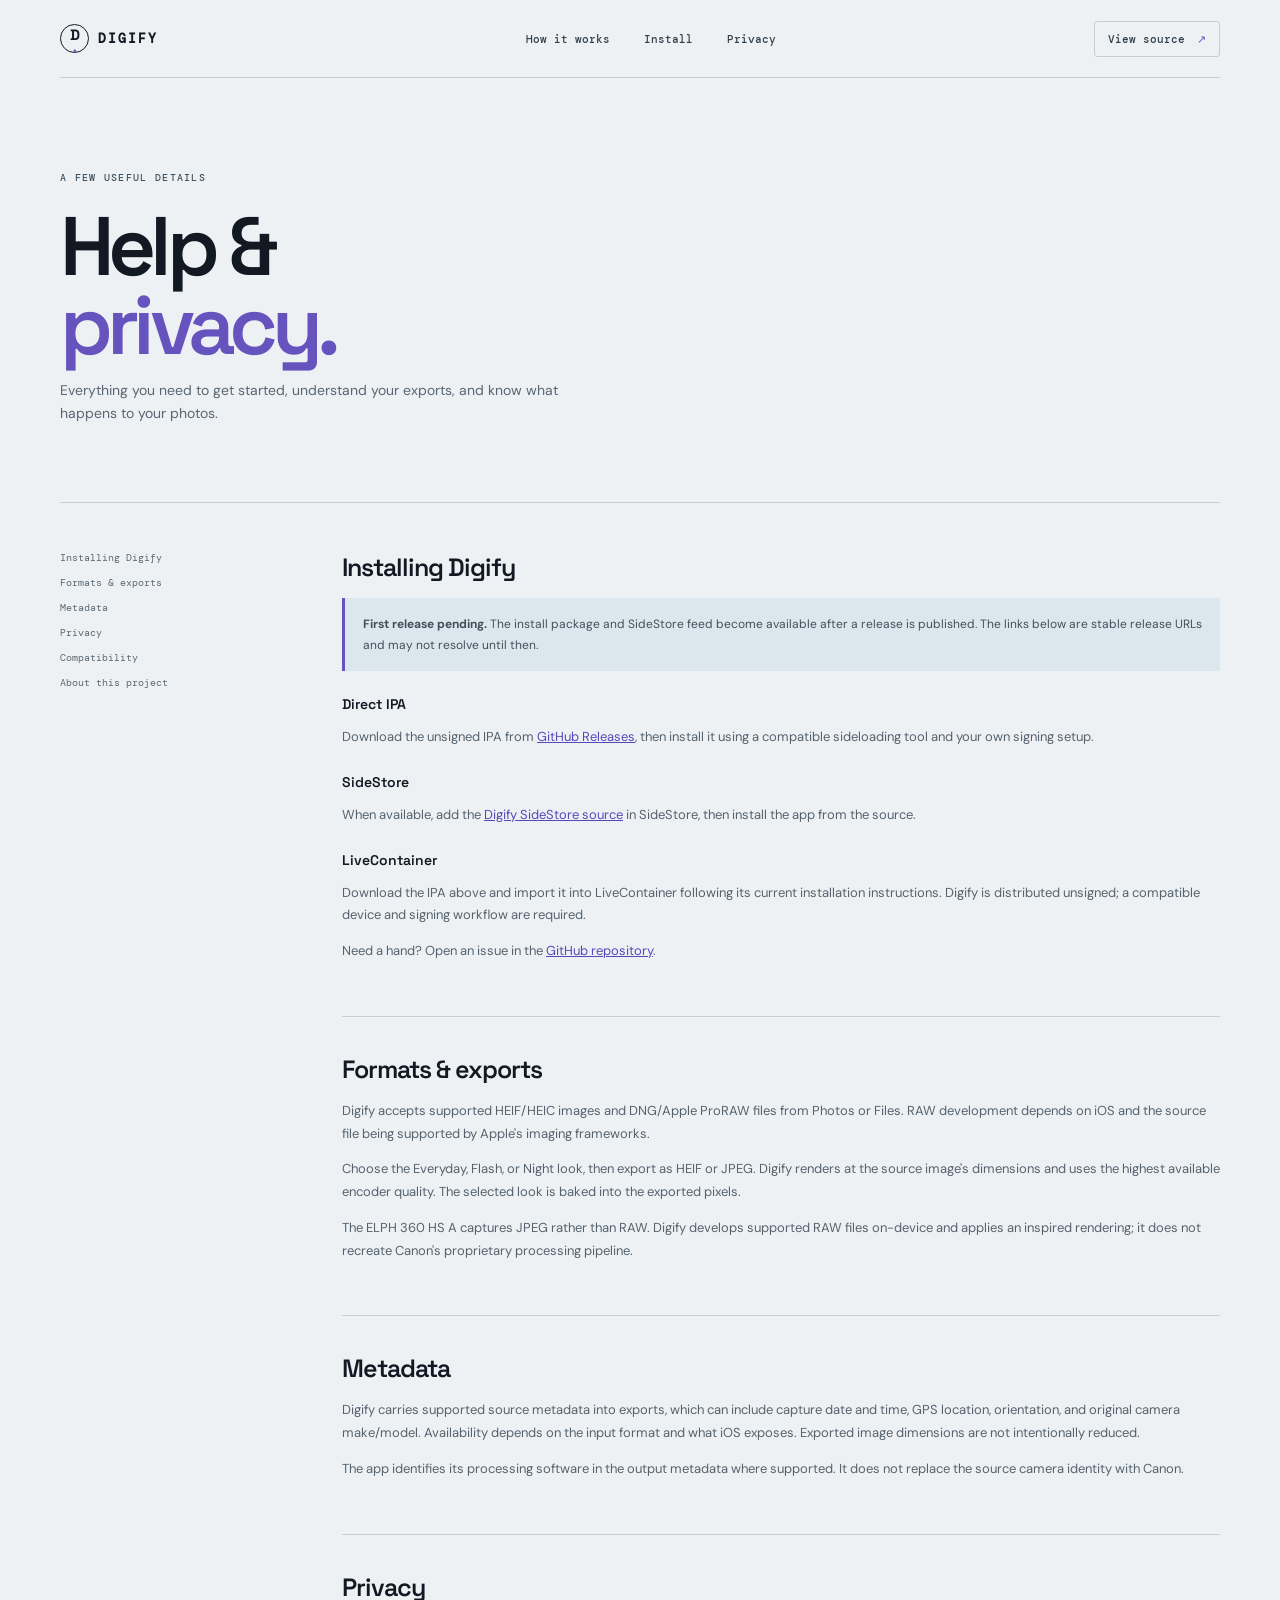
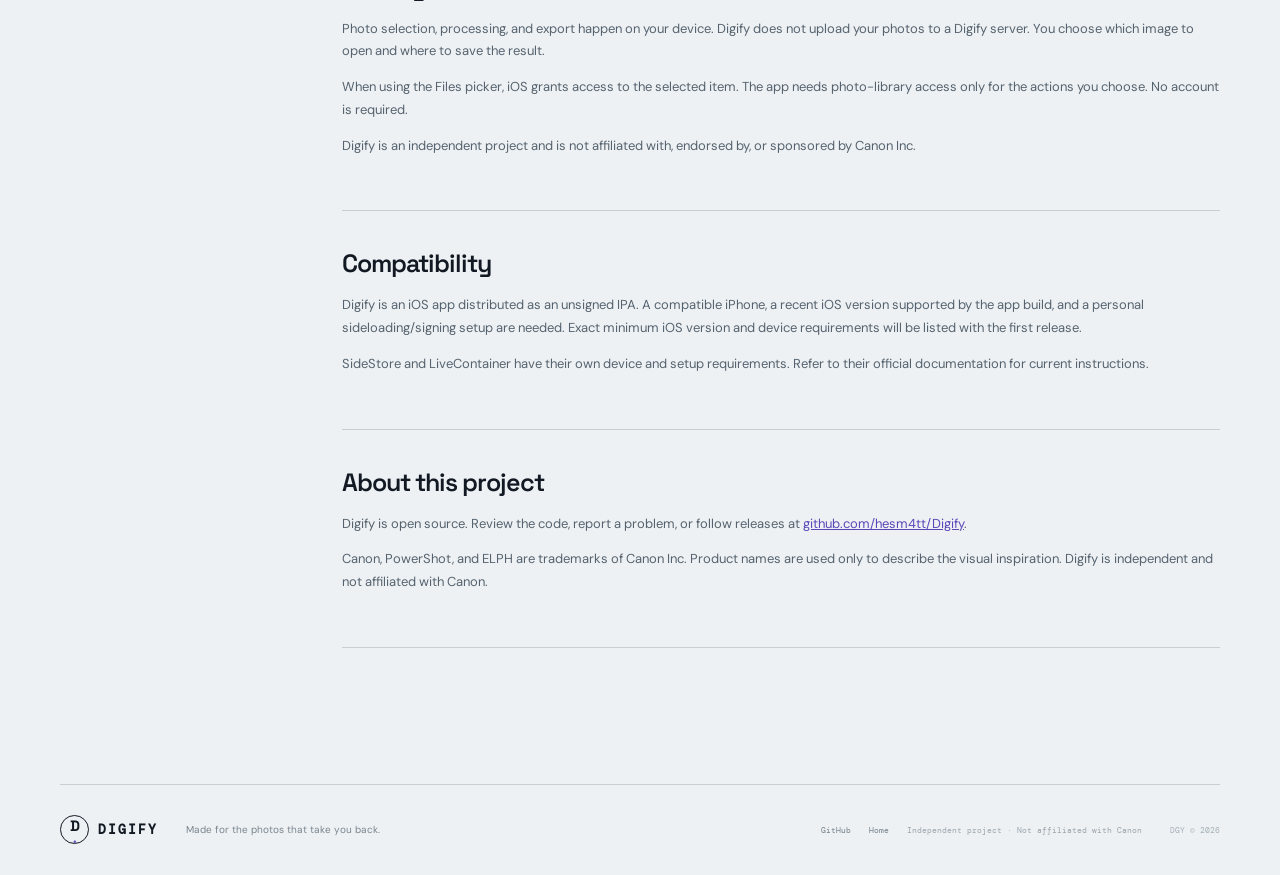
==== docs/help.html @ 14565e1f "Build Digify iOS app and release site" ====
<!doctype html>
<html lang="en">
<head>
  <meta charset="utf-8"><meta name="viewport" content="width=device-width, initial-scale=1"><meta name="theme-color" content="#dce4ed">
  <meta name="description" content="Digify install guidance, format support, metadata notes, and privacy details.">
  <meta property="og:title" content="Digify - help & privacy"><meta property="og:description" content="Install guidance and how Digify handles your photos."><meta property="og:image" content="https://github.com/hesm4tt/Digify/raw/main/docs/assets/icon.png">
  <title>Help & privacy - Digify</title><link rel="icon" href="assets/icon.png" type="image/png"><link rel="stylesheet" href="style.css">
</head>
<body>
  <header class="topbar wrap"><a class="brand" href="index.html"><span class="brand-mark">D<span>•</span></span><span>DIGIFY</span></a><nav aria-label="Main navigation"><a href="index.html#how">How it works</a><a href="index.html#install">Install</a><a href="#privacy">Privacy</a></nav><a class="top-cta" href="https://github.com/hesm4tt/Digify">View source <span aria-hidden="true">↗</span></a></header>
  <main class="wrap"><section class="help-hero"><p class="eyebrow">A FEW USEFUL DETAILS</p><h1>Help &<br><em>privacy.</em></h1><p>Everything you need to get started, understand your exports, and know what happens to your photos.</p></section>
    <div class="help-layout"><nav class="help-nav" aria-label="On this page"><a href="#install">Installing Digify</a><a href="#formats">Formats & exports</a><a href="#metadata">Metadata</a><a href="#privacy">Privacy</a><a href="#compatibility">Compatibility</a><a href="#about">About this project</a></nav>
      <div class="help-content">
        <section id="install"><h2>Installing Digify</h2><div class="callout"><strong>First release pending.</strong> The install package and SideStore feed become available after a release is published. The links below are stable release URLs and may not resolve until then.</div><h3>Direct IPA</h3><p>Download the unsigned IPA from <a href="https://github.com/hesm4tt/Digify/releases/latest/download/Digify.ipa">GitHub Releases</a>, then install it using a compatible sideloading tool and your own signing setup.</p><h3>SideStore</h3><p>When available, add the <a href="https://github.com/hesm4tt/Digify/releases/latest/download/digify.json">Digify SideStore source</a> in SideStore, then install the app from the source.</p><h3>LiveContainer</h3><p>Download the IPA above and import it into LiveContainer following its current installation instructions. Digify is distributed unsigned; a compatible device and signing workflow are required.</p><p>Need a hand? Open an issue in the <a href="https://github.com/hesm4tt/Digify/issues">GitHub repository</a>.</p></section>
        <section id="formats"><h2>Formats & exports</h2><p>Digify accepts supported HEIF/HEIC images and DNG/Apple ProRAW files from Photos or Files. RAW development depends on iOS and the source file being supported by Apple's imaging frameworks.</p><p>Choose the Everyday, Flash, or Night look, then export as HEIF or JPEG. Digify renders at the source image's dimensions and uses the highest available encoder quality. The selected look is baked into the exported pixels.</p><p>The ELPH 360 HS A captures JPEG rather than RAW. Digify develops supported RAW files on-device and applies an inspired rendering; it does not recreate Canon's proprietary processing pipeline.</p></section>
        <section id="metadata"><h2>Metadata</h2><p>Digify carries supported source metadata into exports, which can include capture date and time, GPS location, orientation, and original camera make/model. Availability depends on the input format and what iOS exposes. Exported image dimensions are not intentionally reduced.</p><p>The app identifies its processing software in the output metadata where supported. It does not replace the source camera identity with Canon.</p></section>
        <section id="privacy"><h2>Privacy</h2><p>Photo selection, processing, and export happen on your device. Digify does not upload your photos to a Digify server. You choose which image to open and where to save the result.</p><p>When using the Files picker, iOS grants access to the selected item. The app needs photo-library access only for the actions you choose. No account is required.</p><p>Digify is an independent project and is not affiliated with, endorsed by, or sponsored by Canon Inc.</p></section>
        <section id="compatibility"><h2>Compatibility</h2><p>Digify is an iOS app distributed as an unsigned IPA. A compatible iPhone, a recent iOS version supported by the app build, and a personal sideloading/signing setup are needed. Exact minimum iOS version and device requirements will be listed with the first release.</p><p>SideStore and LiveContainer have their own device and setup requirements. Refer to their official documentation for current instructions.</p></section>
        <section id="about"><h2>About this project</h2><p>Digify is open source. Review the code, report a problem, or follow releases at <a href="https://github.com/hesm4tt/Digify">github.com/hesm4tt/Digify</a>.</p><p>Canon, PowerShot, and ELPH are trademarks of Canon Inc. Product names are used only to describe the visual inspiration. Digify is independent and not affiliated with Canon.</p></section>
      </div>
    </div>
  </main><footer class="footer help-footer wrap"><a class="brand" href="index.html"><span class="brand-mark">D<span>•</span></span><span>DIGIFY</span></a><p>Made for the photos that take you back.</p><div class="footer-links"><a href="https://github.com/hesm4tt/Digify">GitHub</a><a href="index.html">Home</a><span>Independent project · Not affiliated with Canon</span></div><span class="footer-code">DGY © 2026</span></footer>
</body></html>
---- docs/style.css ----
@import url('https://fonts.googleapis.com/css2?family=DM+Mono:wght@400;500&family=DM+Sans:wght@400;500;600;700;800&family=Space+Grotesk:wght@400;500;600;700&display=swap');
:root{--ink:#121923;--muted:#596673;--paper:#edf1f4;--silver:#d9e0e6;--cyan:#57e6ef;--blue:#6653bd;--pink:#fa619c;--line:rgba(20,32,45,.17);--mono:'DM Mono',monospace;--display:'Space Grotesk',sans-serif;--body:'DM Sans',sans-serif}*{box-sizing:border-box}html{scroll-behavior:smooth}body{margin:0;background:var(--paper);color:var(--ink);font-family:var(--body);overflow-x:hidden}.wrap{width:min(1160px,calc(100% - 56px));margin:0 auto}.topbar{height:78px;display:flex;align-items:center;justify-content:space-between;border-bottom:1px solid var(--line);position:relative;z-index:2}.brand{display:flex;align-items:center;gap:9px;text-decoration:none;color:var(--ink);font:700 13px var(--mono);letter-spacing:.16em}.brand-mark{height:29px;width:29px;display:grid;place-items:center;border:1.5px solid var(--ink);border-radius:50%;font:700 15px var(--display);letter-spacing:-.1em}.brand-mark span{color:var(--blue);font-size:9px}.topbar nav{display:flex;gap:34px;margin-left:50px}.topbar nav a,.top-cta{font:500 11px var(--mono);color:#34414c;text-decoration:none}.topbar nav a:hover,.text-link:hover,.footer a:hover{color:var(--blue)}.top-cta{border:1px solid var(--line);border-radius:3px;padding:10px 13px}.top-cta span,.text-link span{color:var(--blue);margin-left:5px}.hero{display:grid;grid-template-columns:.9fr 1.1fr;min-height:595px;align-items:center;padding:44px 0 58px;gap:22px}.eyebrow{font:500 10px var(--mono);letter-spacing:.13em;color:#3f5261;margin:0 0 23px}.live-dot,.state-dot{display:inline-block;width:7px;height:7px;border-radius:50%;background:#46d6be;margin-right:8px;box-shadow:0 0 8px #46d6be}.hero h1,.section-heading h2,.looks-inner h2,.preserve h2,.install-wrap h2{font:600 clamp(56px,7vw,92px)/.92 var(--display);letter-spacing:-.07em;margin:0}.hero h1 em,.section-heading h2 em,.looks-inner h2 em,.preserve h2 em,.install-wrap h2 em{font-style:normal;color:var(--blue)}.lede{font-size:16px;line-height:1.65;max-width:385px;color:#4d5a67;margin:26px 0 25px}.hero-actions{display:flex;align-items:center;gap:23px}.button{min-height:48px;padding:0 20px;display:inline-flex;align-items:center;justify-content:center;gap:21px;border-radius:3px;text-decoration:none;font:500 11px var(--mono);letter-spacing:.035em;transition:transform .2s,box-shadow .2s}.button:hover{transform:translateY(-2px);box-shadow:0 8px 20px #17346322}.button-dark{background:var(--ink);color:#fff}.button-dark span{color:var(--cyan);font-size:18px}.text-link{font:500 11px var(--mono);color:var(--ink);text-decoration:none}.format-note{display:flex;align-items:center;gap:13px;margin-top:55px;font:11px/1.65 var(--mono);color:#67737e}.format-note strong{color:#25313b;font-weight:500}.format-icon{width:41px;height:41px;display:grid;place-content:center;text-align:center;background:#d9e1e8;border:1px solid #c3ced7;color:var(--blue);font:500 9px/1.15 var(--mono);transform:rotate(-5deg)}.camera-stage{min-height:455px;position:relative;display:flex;align-items:center;justify-content:center;background:radial-gradient(ellipse at 52% 54%,#fff 0,#e2e8ed 34%,transparent 70%)}.stage-caption{position:absolute;left:8%;right:8%;top:4%;display:flex;justify-content:space-between;color:#72808c;font:9px var(--mono);letter-spacing:.12em}.camera{position:relative;width:min(455px,86%);height:283px;border-radius:31px 31px 28px 28px;background:linear-gradient(165deg,#fbfcfd 0%,#d7dfe5 24%,#b9c3cc 53%,#eef2f4 73%,#aab4be 100%);box-shadow:inset 0 3px 4px #fff, inset 0 -8px 14px #74818d55,0 29px 35px #32435435,0 6px 0 #a2adb6;transform:rotate(-5deg);z-index:1}.camera:before{content:'';position:absolute;inset:8px;border-radius:24px;border:1px solid #ffffff99;pointer-events:none}.cam-top{height:47px;display:flex;align-items:center;padding:0 25px;gap:13px;color:#49545d;font:7px var(--mono);letter-spacing:.12em}.cam-label.right{margin-left:auto;font-size:6px}.mic{width:20px;height:8px;border-radius:8px;background:#222a31;box-shadow:inset 0 1px 2px #000;position:absolute;top:13px;left:48%}.flash{position:absolute;right:23%;top:13px;width:31px;height:12px;border-radius:4px;background:linear-gradient(#c5d0d7,#7b8994);border:1px solid #87949d;box-shadow:inset 0 1px 3px #fff}.cam-face{height:190px;position:relative;border-top:1px solid #aab4bc88;border-bottom:1px solid #f7f9fa;display:flex;align-items:center}.lens-ring{width:151px;height:151px;border-radius:50%;margin-left:35px;display:grid;place-items:center;background:linear-gradient(135deg,#f6f8f9,#8f9ba4 25%,#eef1f3 44%,#7b8790 57%,#dfe5e9 75%,#89949c);box-shadow:0 2px 5px #36404a77,inset 0 0 0 2px #f9fbfc}.lens{width:119px;height:119px;border-radius:50%;background:radial-gradient(circle at 35% 32%,#223d54 0%,#152632 29%,#080f18 57%,#304e62 68%,#111a23 76%,#070b11 100%);border:5px solid #3d4750;box-shadow:0 0 0 3px #a8b1b7,inset 0 0 14px #4dc8ec77;position:relative;display:flex;align-items:flex-end;justify-content:center;color:#cbd3d8;text-align:center;padding-bottom:13px;font:7px/1.3 var(--mono);letter-spacing:.08em}.lens-glint{position:absolute;top:16px;left:22px;width:40px;height:18px;background:linear-gradient(120deg,#a8e8f2aa,transparent);filter:blur(5px);transform:rotate(-28deg);border-radius:50%}.lens-spec{position:absolute;left:203px;top:51px;color:#596670;font:7px/1.45 var(--mono)}.cam-badge{position:absolute;right:33px;bottom:25px;text-align:right;color:#51606b;font:700 10px/1.4 var(--display);letter-spacing:.11em}.cam-badge b{font:6px var(--mono);letter-spacing:.08em;color:#74818a}.cam-bottom{height:45px;display:flex;justify-content:space-between;align-items:center;padding:0 29px;color:#7a858e;font:6px var(--mono);letter-spacing:.09em}.cam-screw{width:7px;height:7px;border-radius:50%;background:radial-gradient(circle at 30% 30%,#fff,#78838c);box-shadow:0 1px 2px #556}.wrist-loop{position:absolute;right:-17px;top:84px;width:36px;height:114px;border:7px solid #9fa9b1;border-left:0;border-radius:0 23px 23px 0;z-index:-1;filter:drop-shadow(3px 4px 3px #40505c55)}.spark{position:absolute;color:var(--pink);font-size:28px}.spark-a{right:15%;top:21%}.spark-b{left:13%;bottom:20%;color:var(--blue)}.stage-sticker{position:absolute;right:5%;bottom:9%;z-index:2;padding:10px 12px;background:var(--cyan);color:#102533;font:8px/1.35 var(--mono);transform:rotate(8deg);box-shadow:3px 4px 0 #14202e}.stage-sticker b{font:700 12px var(--display);letter-spacing:-.04em}.stage-sticker span{display:block;font-size:7px;margin-top:4px}.stage-index{position:absolute;left:7%;bottom:4%;font:8px var(--mono);letter-spacing:.1em;color:#81909b}.ticker{overflow:hidden;background:var(--ink);color:#e5edf0;padding:15px 0}.ticker-track{width:max-content;white-space:nowrap;letter-spacing:.13em;font:9px var(--mono);animation:slide 33s linear infinite}.ticker i{font-style:normal;color:var(--cyan);padding:0 31px}@keyframes slide{to{transform:translateX(-50%)}}.process{padding:103px 0 108px}.section-heading{display:flex;justify-content:space-between;align-items:flex-end;margin-bottom:58px}.section-heading .eyebrow{margin-bottom:20px}.section-heading h2,.looks-inner h2,.preserve h2,.install-wrap h2{font-size:clamp(42px,5vw,62px);line-height:.98}.section-intro{max-width:330px;line-height:1.7;font-size:13px;color:#596673;margin:0 1% 4px 25px}.steps{display:grid;grid-template-columns:repeat(3,1fr);border-top:1px solid var(--line);border-bottom:1px solid var(--line)}.step{position:relative;padding:26px 30px 29px 0;min-height:240px}.step+.step{border-left:1px solid var(--line);padding-left:30px}.step-num{font:10px var(--mono);color:var(--blue)}.step-num span{color:#8a969f;margin-left:6px;font-size:8px;letter-spacing:.1em}.step-icon{height:45px;width:45px;display:grid;place-items:center;margin:31px 0 17px;background:#dce4e9;color:var(--blue);font-size:26px}.icon-file{transform:rotate(-5deg)}.icon-dial{border-radius:50%;border:1px solid #a9b7c1;background:linear-gradient(140deg,#f8fafb,#ccd6dd)}.icon-save{font:28px var(--display);color:#ec4e8d}.step h3{font:600 17px var(--display);margin:0 0 8px}.step p{max-width:280px;color:#64717c;font-size:12px;line-height:1.6;margin:0}.looks-band{background:#dce3e9;position:relative;overflow:hidden}.looks-band:before{content:'';position:absolute;inset:0;background:linear-gradient(110deg,transparent 40%,#ffffff30 40.1%,transparent 40.5%),radial-gradient(ellipse at 83% 10%,#fff9,transparent 44%)}.looks-inner{position:relative;padding:93px 0 96px;display:grid;grid-template-columns:.72fr 1.28fr;gap:60px;align-items:center}.looks-inner .eyebrow{margin-bottom:21px}.look-cards{display:grid;grid-template-columns:repeat(3,1fr);gap:14px}.look-card{background:#eef2f4;padding:8px 8px 13px;box-shadow:0 7px 18px #283b4b14;transform:rotate(-1.7deg)}.look-card:nth-child(2){transform:rotate(1.4deg) translateY(-11px)}.look-card:nth-child(3){transform:rotate(-.6deg)}.look-photo{height:168px;position:relative;overflow:hidden;background-color:#cbb293}.photo-one{background:linear-gradient(150deg,#f1d9b0 0%,#d6a985 47%,#9b826d 100%)}.photo-two{background:radial-gradient(ellipse at 48% 50%,#f3d4b6 0 9%,transparent 10%),linear-gradient(140deg,#29394c,#122033 55%,#41516a)}.photo-three{background:linear-gradient(145deg,#111c37,#404e78 56%,#e6a2a2 57%,#eeccac)}.photo-shape{position:absolute;bottom:-7px;left:15%;width:72%;height:69%;border-radius:47% 53% 0 0;background:linear-gradient(120deg,#f2c8a9,#a75e50);filter:saturate(.75);box-shadow:45px 12px 0 -20px #324757}.photo-two .photo-shape{background:linear-gradient(130deg,#eed4bd,#a75a62);box-shadow:50px 14px 0 -20px #29394d;filter:brightness(1.17)}.photo-three .photo-shape{background:linear-gradient(130deg,#d69e8a,#805863);box-shadow:49px 12px 0 -20px #14213c;filter:brightness(.9)}.photo-time{position:absolute;top:9px;left:9px;color:#fff;text-shadow:0 1px 3px #333;font:7px var(--mono);z-index:1}.photo-sun,.night-moon{position:absolute;top:15px;right:14px;color:#fff4d6;font-size:19px}.flash-star{position:absolute;top:18px;right:20px;color:#fff4d6;font-size:31px;text-shadow:0 0 12px #fff}.night-moon{color:#e2e5fa}.look-label{position:relative;padding:11px 3px 0}.look-label>span{float:right;font:8px var(--mono);color:#818d97}.look-label h3{font:600 14px var(--display);margin:0 0 4px}.look-label p{font-size:9px;color:#67727b;margin:0}.preserve{display:grid;grid-template-columns:1fr .8fr;gap:100px;align-items:center;padding:115px 0}.preserve-art{height:300px;position:relative;display:grid;place-items:center}.pixel-grid{position:absolute;inset:10% 10%;background-image:radial-gradient(#a8b8c6 1px,transparent 1px);background-size:13px 13px;opacity:.5;mask-image:radial-gradient(ellipse,black 35%,transparent 72%)}.metadata-card{position:relative;width:min(365px,90%);padding:19px 20px;background:linear-gradient(150deg,#172939,#243c4d);color:#e7f3f5;border:1px solid #8cabb7;box-shadow:0 18px 35px #182e4055;transform:rotate(-4deg);z-index:1}.meta-head{display:flex;justify-content:space-between;padding-bottom:13px;border-bottom:1px solid #ffffff27;color:#c2d5da;font:9px var(--mono);letter-spacing:.1em}.meta-dot{width:7px;height:7px;background:var(--cyan);border-radius:50%;box-shadow:0 0 8px var(--cyan)}.meta-line{display:flex;justify-content:space-between;gap:10px;padding-top:13px;color:#9fb1b9;font:8px var(--mono)}.meta-line b{font-weight:400;color:#e2ebed;text-align:right}.meta-stamp{position:absolute;right:18px;bottom:-35px;padding:7px 10px;background:var(--pink);color:#3a1728;font:7px/1.3 var(--mono);transform:rotate(7deg);box-shadow:2px 3px #161f28}.meta-stamp strong{font-size:10px}.art-orbit{position:absolute;border:1px solid #2e59d455;border-radius:50%;width:300px;height:180px;transform:rotate(-22deg)}.orbit-2{width:355px;height:210px;transform:rotate(29deg);border-color:#f0619a66}.preserve-copy .eyebrow{margin-bottom:21px}.preserve-copy>p:not(.eyebrow){color:#596673;font-size:13px;line-height:1.75;margin:21px 0}.preserve-copy .fine{font:10px/1.65 var(--mono);color:#7a858e!important;margin-top:14px!important}.preserve-copy .text-link{display:inline-block;margin-top:7px}.install-section{background:var(--ink);color:#f1f5f6;position:relative;overflow:hidden}.install-section:before{content:'';position:absolute;right:-8%;top:-62%;width:62vw;height:62vw;border:1px solid #7384912d;border-radius:50%;box-shadow:0 0 0 32px #73849112,0 0 0 64px #7384910b}.install-wrap{position:relative;display:grid;grid-template-columns:1fr 370px;gap:70px;align-items:center;padding:95px 0}.install-wrap .eyebrow{color:#a9bbc3}.install-wrap h2{font-size:clamp(48px,6vw,73px)}.install-wrap h2 em{color:var(--cyan)}.install-intro{max-width:385px;color:#aebcc2;line-height:1.7;font-size:13px;margin-top:24px}.install-card{background:#202f3a;border:1px solid #53636c;padding:22px;box-shadow:0 15px 35px #0003}.release-state{display:flex;align-items:center;color:#a9bac2;font:8px var(--mono);letter-spacing:.08em;margin-bottom:19px}.release-state b{margin-left:auto;color:#f5c969;font-weight:400;font-size:7px}.release-state .state-dot{background:#f5c969;box-shadow:0 0 7px #f5c969;width:6px;height:6px}.button-cyan{width:100%;background:var(--cyan);color:#11212d;font-weight:500}.button-cyan span{font-size:15px}.disabled-link{opacity:.68}.store-link{display:flex;justify-content:space-between;padding:17px 0;color:#d1dfe2;font:10px var(--mono);text-decoration:none}.store-link span{color:var(--cyan)}.install-divider{height:1px;background:#53636c;margin:2px 0 18px}.install-foot{font:9px/1.6 var(--mono);color:#9cabb2;margin:0 0 17px}.source-inline{font:10px var(--mono);color:var(--cyan);text-decoration:none}.footer{min-height:91px;display:flex;align-items:center;gap:28px}.footer>p{font-size:10px;color:#7a858e;margin-right:auto}.footer-links{display:flex;gap:18px;align-items:center}.footer-links a,.footer-links span,.footer-code{font:8px var(--mono);text-decoration:none;color:#74808b}.footer-links span{color:#9aa4ab}.footer-code{color:#a5afb6}.help-hero{padding:93px 0 62px;border-bottom:1px solid var(--line)}.help-hero h1{font:600 clamp(54px,8vw,83px)/.95 var(--display);letter-spacing:-.07em;margin:0}.help-hero h1 em{font-style:normal;color:var(--blue)}.help-hero p:last-child{max-width:550px;color:#596673;font-size:14px;line-height:1.7}.help-layout{display:grid;grid-template-columns:210px 1fr;gap:72px;padding:48px 0 100px}.help-nav{position:sticky;top:20px;align-self:start;display:grid;gap:12px}.help-nav a{font:10px var(--mono);color:#5d6973;text-decoration:none}.help-nav a:hover{color:var(--blue)}.help-content section{padding:0 0 40px;margin-bottom:36px;border-bottom:1px solid var(--line);scroll-margin-top:25px}.help-content h2{font:600 25px var(--display);margin:0 0 15px;letter-spacing:-.04em}.help-content h3{font:600 14px var(--display);margin:24px 0 7px}.help-content p,.help-content li{font-size:13px;line-height:1.75;color:#56636e}.help-content ul{padding-left:19px}.help-content a{color:#5947b8}.callout{padding:16px 18px;background:#dce7ed;border-left:3px solid var(--blue);font-size:12px;line-height:1.7;color:#40505b}.help-content code{font:11px var(--mono);background:#dce2e7;padding:2px 5px}.help-footer{border-top:1px solid var(--line)}
@media(max-width:850px){.wrap{width:min(100% - 40px,650px)}.topbar nav{gap:17px;margin:0}.topbar nav a{font-size:9px}.top-cta{font-size:9px;padding:9px}.hero{grid-template-columns:1fr;padding:68px 0 37px}.hero-copy{z-index:2}.camera-stage{min-height:400px;margin-top:-10px}.camera{width:min(455px,88%)}.format-note{margin-top:35px}.looks-inner{grid-template-columns:1fr;gap:35px;padding:72px 0}.look-photo{height:190px}.preserve{gap:25px;grid-template-columns:1fr 1fr;padding:83px 0}.install-wrap{grid-template-columns:1fr 330px;gap:30px}.footer{flex-wrap:wrap;padding:22px 0}.footer-links{order:4;width:100%;justify-content:space-between}.footer>p{margin-right:0}.help-layout{gap:35px;grid-template-columns:160px 1fr}}@media(max-width:600px){.wrap{width:calc(100% - 36px)}.topbar{height:68px}.topbar nav{display:none}.top-cta{margin-left:auto}.hero{padding-top:58px;min-height:0}.hero h1{font-size:69px}.lede{font-size:14px}.camera-stage{min-height:330px;margin:0 -12px}.camera{width:94%;height:230px;border-radius:24px}.cam-top{height:37px;padding:0 17px}.cam-face{height:154px}.lens-ring{width:119px;height:119px;margin-left:21px}.lens{width:95px;height:95px}.lens-spec{left:153px;top:41px;font-size:6px}.cam-badge{right:19px;bottom:19px;font-size:8px}.cam-bottom{height:37px;padding:0 20px;font-size:5px}.flash{right:20%}.stage-sticker{right:3%;bottom:6%;font-size:7px}.stage-index{left:7%;bottom:1%}.process{padding:72px 0}.section-heading{display:block;margin-bottom:35px}.section-heading h2,.looks-inner h2,.preserve h2{font-size:48px}.section-intro{margin:24px 0 0;font-size:12px}.steps{grid-template-columns:1fr}.step,.step+.step{min-height:0;padding:20px 0;border-left:0;border-bottom:1px solid var(--line)}.step:last-child{border-bottom:0}.step-icon{margin:18px 0 13px}.step p{max-width:360px}.looks-inner{padding:65px 0}.look-cards{gap:8px}.look-card{padding:5px 5px 10px}.look-photo{height:135px}.look-label h3{font-size:11px}.look-label p{font-size:8px}.look-label>span{font-size:7px}.preserve{grid-template-columns:1fr;gap:22px;padding:75px 0}.preserve-art{height:260px;order:2}.preserve-copy{order:1}.preserve-copy>p:not(.eyebrow){font-size:12px}.install-wrap{grid-template-columns:1fr;gap:29px;padding:72px 0}.install-wrap h2{font-size:58px}.install-card{width:100%}.footer{gap:12px}.footer>p{width:100%;order:2;margin:0}.footer-links{order:3;display:grid;grid-template-columns:repeat(2,auto);justify-content:start;gap:12px 22px}.footer-links span{grid-column:1 / -1}.footer-code{margin-left:auto}.help-hero{padding:64px 0 38px}.help-hero h1{font-size:58px}.help-layout{display:block;padding:27px 0 65px}.help-nav{position:static;display:flex;overflow:auto;gap:18px;padding-bottom:24px;margin-bottom:25px;border-bottom:1px solid var(--line);white-space:nowrap}.help-nav a{font-size:9px}.help-content h2{font-size:22px}}@media(prefers-reduced-motion:reduce){html{scroll-behavior:auto}.ticker-track{animation:none}.button{transition:none}}
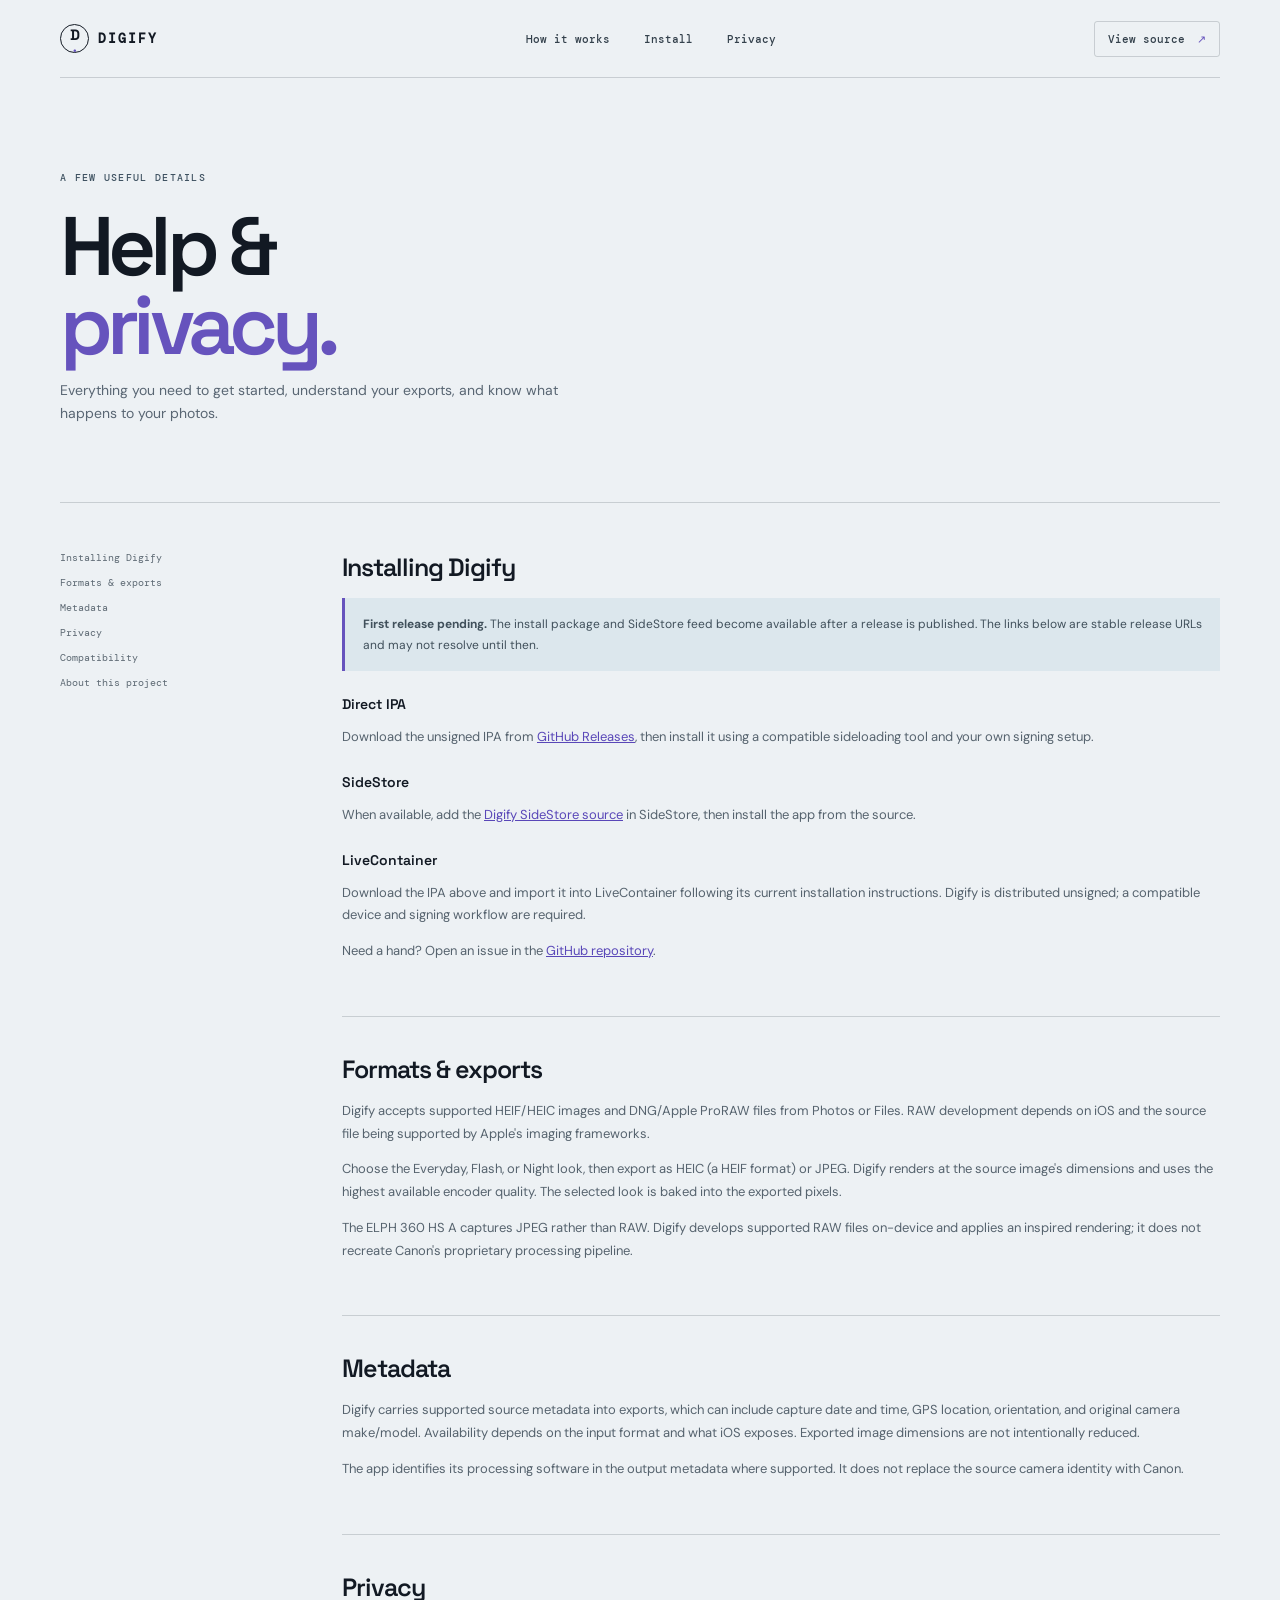
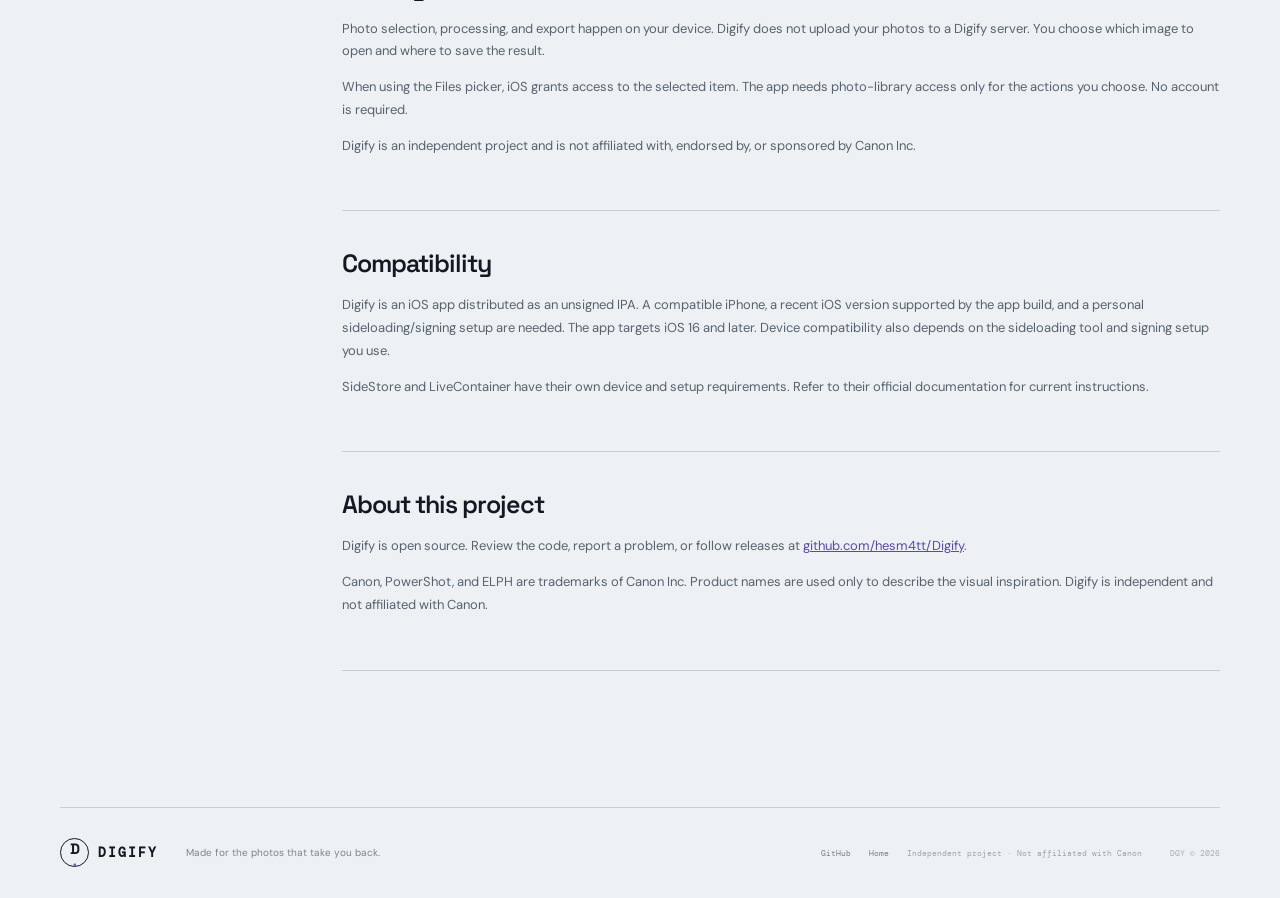
==== commit 8b3e59c0: "Fix RAW render build and audit Pages experience" ====
--- a/docs/help.html
+++ b/docs/help.html
@@ -12,10 +12,10 @@
     <div class="help-layout"><nav class="help-nav" aria-label="On this page"><a href="#install">Installing Digify</a><a href="#formats">Formats & exports</a><a href="#metadata">Metadata</a><a href="#privacy">Privacy</a><a href="#compatibility">Compatibility</a><a href="#about">About this project</a></nav>
       <div class="help-content">
         <section id="install"><h2>Installing Digify</h2><div class="callout"><strong>First release pending.</strong> The install package and SideStore feed become available after a release is published. The links below are stable release URLs and may not resolve until then.</div><h3>Direct IPA</h3><p>Download the unsigned IPA from <a href="https://github.com/hesm4tt/Digify/releases/latest/download/Digify.ipa">GitHub Releases</a>, then install it using a compatible sideloading tool and your own signing setup.</p><h3>SideStore</h3><p>When available, add the <a href="https://github.com/hesm4tt/Digify/releases/latest/download/digify.json">Digify SideStore source</a> in SideStore, then install the app from the source.</p><h3>LiveContainer</h3><p>Download the IPA above and import it into LiveContainer following its current installation instructions. Digify is distributed unsigned; a compatible device and signing workflow are required.</p><p>Need a hand? Open an issue in the <a href="https://github.com/hesm4tt/Digify/issues">GitHub repository</a>.</p></section>
-        <section id="formats"><h2>Formats & exports</h2><p>Digify accepts supported HEIF/HEIC images and DNG/Apple ProRAW files from Photos or Files. RAW development depends on iOS and the source file being supported by Apple's imaging frameworks.</p><p>Choose the Everyday, Flash, or Night look, then export as HEIF or JPEG. Digify renders at the source image's dimensions and uses the highest available encoder quality. The selected look is baked into the exported pixels.</p><p>The ELPH 360 HS A captures JPEG rather than RAW. Digify develops supported RAW files on-device and applies an inspired rendering; it does not recreate Canon's proprietary processing pipeline.</p></section>
+        <section id="formats"><h2>Formats & exports</h2><p>Digify accepts supported HEIF/HEIC images and DNG/Apple ProRAW files from Photos or Files. RAW development depends on iOS and the source file being supported by Apple's imaging frameworks.</p><p>Choose the Everyday, Flash, or Night look, then export as HEIC (a HEIF format) or JPEG. Digify renders at the source image's dimensions and uses the highest available encoder quality. The selected look is baked into the exported pixels.</p><p>The ELPH 360 HS A captures JPEG rather than RAW. Digify develops supported RAW files on-device and applies an inspired rendering; it does not recreate Canon's proprietary processing pipeline.</p></section>
         <section id="metadata"><h2>Metadata</h2><p>Digify carries supported source metadata into exports, which can include capture date and time, GPS location, orientation, and original camera make/model. Availability depends on the input format and what iOS exposes. Exported image dimensions are not intentionally reduced.</p><p>The app identifies its processing software in the output metadata where supported. It does not replace the source camera identity with Canon.</p></section>
         <section id="privacy"><h2>Privacy</h2><p>Photo selection, processing, and export happen on your device. Digify does not upload your photos to a Digify server. You choose which image to open and where to save the result.</p><p>When using the Files picker, iOS grants access to the selected item. The app needs photo-library access only for the actions you choose. No account is required.</p><p>Digify is an independent project and is not affiliated with, endorsed by, or sponsored by Canon Inc.</p></section>
-        <section id="compatibility"><h2>Compatibility</h2><p>Digify is an iOS app distributed as an unsigned IPA. A compatible iPhone, a recent iOS version supported by the app build, and a personal sideloading/signing setup are needed. Exact minimum iOS version and device requirements will be listed with the first release.</p><p>SideStore and LiveContainer have their own device and setup requirements. Refer to their official documentation for current instructions.</p></section>
+        <section id="compatibility"><h2>Compatibility</h2><p>Digify is an iOS app distributed as an unsigned IPA. A compatible iPhone, a recent iOS version supported by the app build, and a personal sideloading/signing setup are needed. The app targets iOS 16 and later. Device compatibility also depends on the sideloading tool and signing setup you use.</p><p>SideStore and LiveContainer have their own device and setup requirements. Refer to their official documentation for current instructions.</p></section>
         <section id="about"><h2>About this project</h2><p>Digify is open source. Review the code, report a problem, or follow releases at <a href="https://github.com/hesm4tt/Digify">github.com/hesm4tt/Digify</a>.</p><p>Canon, PowerShot, and ELPH are trademarks of Canon Inc. Product names are used only to describe the visual inspiration. Digify is independent and not affiliated with Canon.</p></section>
       </div>
     </div>
--- a/docs/style.css
+++ b/docs/style.css
@@ -1,3 +1,9 @@
 @import url('https://fonts.googleapis.com/css2?family=DM+Mono:wght@400;500&family=DM+Sans:wght@400;500;600;700;800&family=Space+Grotesk:wght@400;500;600;700&display=swap');
 :root{--ink:#121923;--muted:#596673;--paper:#edf1f4;--silver:#d9e0e6;--cyan:#57e6ef;--blue:#6653bd;--pink:#fa619c;--line:rgba(20,32,45,.17);--mono:'DM Mono',monospace;--display:'Space Grotesk',sans-serif;--body:'DM Sans',sans-serif}*{box-sizing:border-box}html{scroll-behavior:smooth}body{margin:0;background:var(--paper);color:var(--ink);font-family:var(--body);overflow-x:hidden}.wrap{width:min(1160px,calc(100% - 56px));margin:0 auto}.topbar{height:78px;display:flex;align-items:center;justify-content:space-between;border-bottom:1px solid var(--line);position:relative;z-index:2}.brand{display:flex;align-items:center;gap:9px;text-decoration:none;color:var(--ink);font:700 13px var(--mono);letter-spacing:.16em}.brand-mark{height:29px;width:29px;display:grid;place-items:center;border:1.5px solid var(--ink);border-radius:50%;font:700 15px var(--display);letter-spacing:-.1em}.brand-mark span{color:var(--blue);font-size:9px}.topbar nav{display:flex;gap:34px;margin-left:50px}.topbar nav a,.top-cta{font:500 11px var(--mono);color:#34414c;text-decoration:none}.topbar nav a:hover,.text-link:hover,.footer a:hover{color:var(--blue)}.top-cta{border:1px solid var(--line);border-radius:3px;padding:10px 13px}.top-cta span,.text-link span{color:var(--blue);margin-left:5px}.hero{display:grid;grid-template-columns:.9fr 1.1fr;min-height:595px;align-items:center;padding:44px 0 58px;gap:22px}.eyebrow{font:500 10px var(--mono);letter-spacing:.13em;color:#3f5261;margin:0 0 23px}.live-dot,.state-dot{display:inline-block;width:7px;height:7px;border-radius:50%;background:#46d6be;margin-right:8px;box-shadow:0 0 8px #46d6be}.hero h1,.section-heading h2,.looks-inner h2,.preserve h2,.install-wrap h2{font:600 clamp(56px,7vw,92px)/.92 var(--display);letter-spacing:-.07em;margin:0}.hero h1 em,.section-heading h2 em,.looks-inner h2 em,.preserve h2 em,.install-wrap h2 em{font-style:normal;color:var(--blue)}.lede{font-size:16px;line-height:1.65;max-width:385px;color:#4d5a67;margin:26px 0 25px}.hero-actions{display:flex;align-items:center;gap:23px}.button{min-height:48px;padding:0 20px;display:inline-flex;align-items:center;justify-content:center;gap:21px;border-radius:3px;text-decoration:none;font:500 11px var(--mono);letter-spacing:.035em;transition:transform .2s,box-shadow .2s}.button:hover{transform:translateY(-2px);box-shadow:0 8px 20px #17346322}.button-dark{background:var(--ink);color:#fff}.button-dark span{color:var(--cyan);font-size:18px}.text-link{font:500 11px var(--mono);color:var(--ink);text-decoration:none}.format-note{display:flex;align-items:center;gap:13px;margin-top:55px;font:11px/1.65 var(--mono);color:#67737e}.format-note strong{color:#25313b;font-weight:500}.format-icon{width:41px;height:41px;display:grid;place-content:center;text-align:center;background:#d9e1e8;border:1px solid #c3ced7;color:var(--blue);font:500 9px/1.15 var(--mono);transform:rotate(-5deg)}.camera-stage{min-height:455px;position:relative;display:flex;align-items:center;justify-content:center;background:radial-gradient(ellipse at 52% 54%,#fff 0,#e2e8ed 34%,transparent 70%)}.stage-caption{position:absolute;left:8%;right:8%;top:4%;display:flex;justify-content:space-between;color:#72808c;font:9px var(--mono);letter-spacing:.12em}.camera{position:relative;width:min(455px,86%);height:283px;border-radius:31px 31px 28px 28px;background:linear-gradient(165deg,#fbfcfd 0%,#d7dfe5 24%,#b9c3cc 53%,#eef2f4 73%,#aab4be 100%);box-shadow:inset 0 3px 4px #fff, inset 0 -8px 14px #74818d55,0 29px 35px #32435435,0 6px 0 #a2adb6;transform:rotate(-5deg);z-index:1}.camera:before{content:'';position:absolute;inset:8px;border-radius:24px;border:1px solid #ffffff99;pointer-events:none}.cam-top{height:47px;display:flex;align-items:center;padding:0 25px;gap:13px;color:#49545d;font:7px var(--mono);letter-spacing:.12em}.cam-label.right{margin-left:auto;font-size:6px}.mic{width:20px;height:8px;border-radius:8px;background:#222a31;box-shadow:inset 0 1px 2px #000;position:absolute;top:13px;left:48%}.flash{position:absolute;right:23%;top:13px;width:31px;height:12px;border-radius:4px;background:linear-gradient(#c5d0d7,#7b8994);border:1px solid #87949d;box-shadow:inset 0 1px 3px #fff}.cam-face{height:190px;position:relative;border-top:1px solid #aab4bc88;border-bottom:1px solid #f7f9fa;display:flex;align-items:center}.lens-ring{width:151px;height:151px;border-radius:50%;margin-left:35px;display:grid;place-items:center;background:linear-gradient(135deg,#f6f8f9,#8f9ba4 25%,#eef1f3 44%,#7b8790 57%,#dfe5e9 75%,#89949c);box-shadow:0 2px 5px #36404a77,inset 0 0 0 2px #f9fbfc}.lens{width:119px;height:119px;border-radius:50%;background:radial-gradient(circle at 35% 32%,#223d54 0%,#152632 29%,#080f18 57%,#304e62 68%,#111a23 76%,#070b11 100%);border:5px solid #3d4750;box-shadow:0 0 0 3px #a8b1b7,inset 0 0 14px #4dc8ec77;position:relative;display:flex;align-items:flex-end;justify-content:center;color:#cbd3d8;text-align:center;padding-bottom:13px;font:7px/1.3 var(--mono);letter-spacing:.08em}.lens-glint{position:absolute;top:16px;left:22px;width:40px;height:18px;background:linear-gradient(120deg,#a8e8f2aa,transparent);filter:blur(5px);transform:rotate(-28deg);border-radius:50%}.lens-spec{position:absolute;left:203px;top:51px;color:#596670;font:7px/1.45 var(--mono)}.cam-badge{position:absolute;right:33px;bottom:25px;text-align:right;color:#51606b;font:700 10px/1.4 var(--display);letter-spacing:.11em}.cam-badge b{font:6px var(--mono);letter-spacing:.08em;color:#74818a}.cam-bottom{height:45px;display:flex;justify-content:space-between;align-items:center;padding:0 29px;color:#7a858e;font:6px var(--mono);letter-spacing:.09em}.cam-screw{width:7px;height:7px;border-radius:50%;background:radial-gradient(circle at 30% 30%,#fff,#78838c);box-shadow:0 1px 2px #556}.wrist-loop{position:absolute;right:-17px;top:84px;width:36px;height:114px;border:7px solid #9fa9b1;border-left:0;border-radius:0 23px 23px 0;z-index:-1;filter:drop-shadow(3px 4px 3px #40505c55)}.spark{position:absolute;color:var(--pink);font-size:28px}.spark-a{right:15%;top:21%}.spark-b{left:13%;bottom:20%;color:var(--blue)}.stage-sticker{position:absolute;right:5%;bottom:9%;z-index:2;padding:10px 12px;background:var(--cyan);color:#102533;font:8px/1.35 var(--mono);transform:rotate(8deg);box-shadow:3px 4px 0 #14202e}.stage-sticker b{font:700 12px var(--display);letter-spacing:-.04em}.stage-sticker span{display:block;font-size:7px;margin-top:4px}.stage-index{position:absolute;left:7%;bottom:4%;font:8px var(--mono);letter-spacing:.1em;color:#81909b}.ticker{overflow:hidden;background:var(--ink);color:#e5edf0;padding:15px 0}.ticker-track{width:max-content;white-space:nowrap;letter-spacing:.13em;font:9px var(--mono);animation:slide 33s linear infinite}.ticker i{font-style:normal;color:var(--cyan);padding:0 31px}@keyframes slide{to{transform:translateX(-50%)}}.process{padding:103px 0 108px}.section-heading{display:flex;justify-content:space-between;align-items:flex-end;margin-bottom:58px}.section-heading .eyebrow{margin-bottom:20px}.section-heading h2,.looks-inner h2,.preserve h2,.install-wrap h2{font-size:clamp(42px,5vw,62px);line-height:.98}.section-intro{max-width:330px;line-height:1.7;font-size:13px;color:#596673;margin:0 1% 4px 25px}.steps{display:grid;grid-template-columns:repeat(3,1fr);border-top:1px solid var(--line);border-bottom:1px solid var(--line)}.step{position:relative;padding:26px 30px 29px 0;min-height:240px}.step+.step{border-left:1px solid var(--line);padding-left:30px}.step-num{font:10px var(--mono);color:var(--blue)}.step-num span{color:#8a969f;margin-left:6px;font-size:8px;letter-spacing:.1em}.step-icon{height:45px;width:45px;display:grid;place-items:center;margin:31px 0 17px;background:#dce4e9;color:var(--blue);font-size:26px}.icon-file{transform:rotate(-5deg)}.icon-dial{border-radius:50%;border:1px solid #a9b7c1;background:linear-gradient(140deg,#f8fafb,#ccd6dd)}.icon-save{font:28px var(--display);color:#ec4e8d}.step h3{font:600 17px var(--display);margin:0 0 8px}.step p{max-width:280px;color:#64717c;font-size:12px;line-height:1.6;margin:0}.looks-band{background:#dce3e9;position:relative;overflow:hidden}.looks-band:before{content:'';position:absolute;inset:0;background:linear-gradient(110deg,transparent 40%,#ffffff30 40.1%,transparent 40.5%),radial-gradient(ellipse at 83% 10%,#fff9,transparent 44%)}.looks-inner{position:relative;padding:93px 0 96px;display:grid;grid-template-columns:.72fr 1.28fr;gap:60px;align-items:center}.looks-inner .eyebrow{margin-bottom:21px}.look-cards{display:grid;grid-template-columns:repeat(3,1fr);gap:14px}.look-card{background:#eef2f4;padding:8px 8px 13px;box-shadow:0 7px 18px #283b4b14;transform:rotate(-1.7deg)}.look-card:nth-child(2){transform:rotate(1.4deg) translateY(-11px)}.look-card:nth-child(3){transform:rotate(-.6deg)}.look-photo{height:168px;position:relative;overflow:hidden;background-color:#cbb293}.photo-one{background:linear-gradient(150deg,#f1d9b0 0%,#d6a985 47%,#9b826d 100%)}.photo-two{background:radial-gradient(ellipse at 48% 50%,#f3d4b6 0 9%,transparent 10%),linear-gradient(140deg,#29394c,#122033 55%,#41516a)}.photo-three{background:linear-gradient(145deg,#111c37,#404e78 56%,#e6a2a2 57%,#eeccac)}.photo-shape{position:absolute;bottom:-7px;left:15%;width:72%;height:69%;border-radius:47% 53% 0 0;background:linear-gradient(120deg,#f2c8a9,#a75e50);filter:saturate(.75);box-shadow:45px 12px 0 -20px #324757}.photo-two .photo-shape{background:linear-gradient(130deg,#eed4bd,#a75a62);box-shadow:50px 14px 0 -20px #29394d;filter:brightness(1.17)}.photo-three .photo-shape{background:linear-gradient(130deg,#d69e8a,#805863);box-shadow:49px 12px 0 -20px #14213c;filter:brightness(.9)}.photo-time{position:absolute;top:9px;left:9px;color:#fff;text-shadow:0 1px 3px #333;font:7px var(--mono);z-index:1}.photo-sun,.night-moon{position:absolute;top:15px;right:14px;color:#fff4d6;font-size:19px}.flash-star{position:absolute;top:18px;right:20px;color:#fff4d6;font-size:31px;text-shadow:0 0 12px #fff}.night-moon{color:#e2e5fa}.look-label{position:relative;padding:11px 3px 0}.look-label>span{float:right;font:8px var(--mono);color:#818d97}.look-label h3{font:600 14px var(--display);margin:0 0 4px}.look-label p{font-size:9px;color:#67727b;margin:0}.preserve{display:grid;grid-template-columns:1fr .8fr;gap:100px;align-items:center;padding:115px 0}.preserve-art{height:300px;position:relative;display:grid;place-items:center}.pixel-grid{position:absolute;inset:10% 10%;background-image:radial-gradient(#a8b8c6 1px,transparent 1px);background-size:13px 13px;opacity:.5;mask-image:radial-gradient(ellipse,black 35%,transparent 72%)}.metadata-card{position:relative;width:min(365px,90%);padding:19px 20px;background:linear-gradient(150deg,#172939,#243c4d);color:#e7f3f5;border:1px solid #8cabb7;box-shadow:0 18px 35px #182e4055;transform:rotate(-4deg);z-index:1}.meta-head{display:flex;justify-content:space-between;padding-bottom:13px;border-bottom:1px solid #ffffff27;color:#c2d5da;font:9px var(--mono);letter-spacing:.1em}.meta-dot{width:7px;height:7px;background:var(--cyan);border-radius:50%;box-shadow:0 0 8px var(--cyan)}.meta-line{display:flex;justify-content:space-between;gap:10px;padding-top:13px;color:#9fb1b9;font:8px var(--mono)}.meta-line b{font-weight:400;color:#e2ebed;text-align:right}.meta-stamp{position:absolute;right:18px;bottom:-35px;padding:7px 10px;background:var(--pink);color:#3a1728;font:7px/1.3 var(--mono);transform:rotate(7deg);box-shadow:2px 3px #161f28}.meta-stamp strong{font-size:10px}.art-orbit{position:absolute;border:1px solid #2e59d455;border-radius:50%;width:300px;height:180px;transform:rotate(-22deg)}.orbit-2{width:355px;height:210px;transform:rotate(29deg);border-color:#f0619a66}.preserve-copy .eyebrow{margin-bottom:21px}.preserve-copy>p:not(.eyebrow){color:#596673;font-size:13px;line-height:1.75;margin:21px 0}.preserve-copy .fine{font:10px/1.65 var(--mono);color:#7a858e!important;margin-top:14px!important}.preserve-copy .text-link{display:inline-block;margin-top:7px}.install-section{background:var(--ink);color:#f1f5f6;position:relative;overflow:hidden}.install-section:before{content:'';position:absolute;right:-8%;top:-62%;width:62vw;height:62vw;border:1px solid #7384912d;border-radius:50%;box-shadow:0 0 0 32px #73849112,0 0 0 64px #7384910b}.install-wrap{position:relative;display:grid;grid-template-columns:1fr 370px;gap:70px;align-items:center;padding:95px 0}.install-wrap .eyebrow{color:#a9bbc3}.install-wrap h2{font-size:clamp(48px,6vw,73px)}.install-wrap h2 em{color:var(--cyan)}.install-intro{max-width:385px;color:#aebcc2;line-height:1.7;font-size:13px;margin-top:24px}.install-card{background:#202f3a;border:1px solid #53636c;padding:22px;box-shadow:0 15px 35px #0003}.release-state{display:flex;align-items:center;color:#a9bac2;font:8px var(--mono);letter-spacing:.08em;margin-bottom:19px}.release-state b{margin-left:auto;color:#f5c969;font-weight:400;font-size:7px}.release-state .state-dot{background:#f5c969;box-shadow:0 0 7px #f5c969;width:6px;height:6px}.button-cyan{width:100%;background:var(--cyan);color:#11212d;font-weight:500}.button-cyan span{font-size:15px}.disabled-link{opacity:.68}.store-link{display:flex;justify-content:space-between;padding:17px 0;color:#d1dfe2;font:10px var(--mono);text-decoration:none}.store-link span{color:var(--cyan)}.install-divider{height:1px;background:#53636c;margin:2px 0 18px}.install-foot{font:9px/1.6 var(--mono);color:#9cabb2;margin:0 0 17px}.source-inline{font:10px var(--mono);color:var(--cyan);text-decoration:none}.footer{min-height:91px;display:flex;align-items:center;gap:28px}.footer>p{font-size:10px;color:#7a858e;margin-right:auto}.footer-links{display:flex;gap:18px;align-items:center}.footer-links a,.footer-links span,.footer-code{font:8px var(--mono);text-decoration:none;color:#74808b}.footer-links span{color:#9aa4ab}.footer-code{color:#a5afb6}.help-hero{padding:93px 0 62px;border-bottom:1px solid var(--line)}.help-hero h1{font:600 clamp(54px,8vw,83px)/.95 var(--display);letter-spacing:-.07em;margin:0}.help-hero h1 em{font-style:normal;color:var(--blue)}.help-hero p:last-child{max-width:550px;color:#596673;font-size:14px;line-height:1.7}.help-layout{display:grid;grid-template-columns:210px 1fr;gap:72px;padding:48px 0 100px}.help-nav{position:sticky;top:20px;align-self:start;display:grid;gap:12px}.help-nav a{font:10px var(--mono);color:#5d6973;text-decoration:none}.help-nav a:hover{color:var(--blue)}.help-content section{padding:0 0 40px;margin-bottom:36px;border-bottom:1px solid var(--line);scroll-margin-top:25px}.help-content h2{font:600 25px var(--display);margin:0 0 15px;letter-spacing:-.04em}.help-content h3{font:600 14px var(--display);margin:24px 0 7px}.help-content p,.help-content li{font-size:13px;line-height:1.75;color:#56636e}.help-content ul{padding-left:19px}.help-content a{color:#5947b8}.callout{padding:16px 18px;background:#dce7ed;border-left:3px solid var(--blue);font-size:12px;line-height:1.7;color:#40505b}.help-content code{font:11px var(--mono);background:#dce2e7;padding:2px 5px}.help-footer{border-top:1px solid var(--line)}
 @media(max-width:850px){.wrap{width:min(100% - 40px,650px)}.topbar nav{gap:17px;margin:0}.topbar nav a{font-size:9px}.top-cta{font-size:9px;padding:9px}.hero{grid-template-columns:1fr;padding:68px 0 37px}.hero-copy{z-index:2}.camera-stage{min-height:400px;margin-top:-10px}.camera{width:min(455px,88%)}.format-note{margin-top:35px}.looks-inner{grid-template-columns:1fr;gap:35px;padding:72px 0}.look-photo{height:190px}.preserve{gap:25px;grid-template-columns:1fr 1fr;padding:83px 0}.install-wrap{grid-template-columns:1fr 330px;gap:30px}.footer{flex-wrap:wrap;padding:22px 0}.footer-links{order:4;width:100%;justify-content:space-between}.footer>p{margin-right:0}.help-layout{gap:35px;grid-template-columns:160px 1fr}}@media(max-width:600px){.wrap{width:calc(100% - 36px)}.topbar{height:68px}.topbar nav{display:none}.top-cta{margin-left:auto}.hero{padding-top:58px;min-height:0}.hero h1{font-size:69px}.lede{font-size:14px}.camera-stage{min-height:330px;margin:0 -12px}.camera{width:94%;height:230px;border-radius:24px}.cam-top{height:37px;padding:0 17px}.cam-face{height:154px}.lens-ring{width:119px;height:119px;margin-left:21px}.lens{width:95px;height:95px}.lens-spec{left:153px;top:41px;font-size:6px}.cam-badge{right:19px;bottom:19px;font-size:8px}.cam-bottom{height:37px;padding:0 20px;font-size:5px}.flash{right:20%}.stage-sticker{right:3%;bottom:6%;font-size:7px}.stage-index{left:7%;bottom:1%}.process{padding:72px 0}.section-heading{display:block;margin-bottom:35px}.section-heading h2,.looks-inner h2,.preserve h2{font-size:48px}.section-intro{margin:24px 0 0;font-size:12px}.steps{grid-template-columns:1fr}.step,.step+.step{min-height:0;padding:20px 0;border-left:0;border-bottom:1px solid var(--line)}.step:last-child{border-bottom:0}.step-icon{margin:18px 0 13px}.step p{max-width:360px}.looks-inner{padding:65px 0}.look-cards{gap:8px}.look-card{padding:5px 5px 10px}.look-photo{height:135px}.look-label h3{font-size:11px}.look-label p{font-size:8px}.look-label>span{font-size:7px}.preserve{grid-template-columns:1fr;gap:22px;padding:75px 0}.preserve-art{height:260px;order:2}.preserve-copy{order:1}.preserve-copy>p:not(.eyebrow){font-size:12px}.install-wrap{grid-template-columns:1fr;gap:29px;padding:72px 0}.install-wrap h2{font-size:58px}.install-card{width:100%}.footer{gap:12px}.footer>p{width:100%;order:2;margin:0}.footer-links{order:3;display:grid;grid-template-columns:repeat(2,auto);justify-content:start;gap:12px 22px}.footer-links span{grid-column:1 / -1}.footer-code{margin-left:auto}.help-hero{padding:64px 0 38px}.help-hero h1{font-size:58px}.help-layout{display:block;padding:27px 0 65px}.help-nav{position:static;display:flex;overflow:auto;gap:18px;padding-bottom:24px;margin-bottom:25px;border-bottom:1px solid var(--line);white-space:nowrap}.help-nav a{font-size:9px}.help-content h2{font-size:22px}}@media(prefers-reduced-motion:reduce){html{scroll-behavior:auto}.ticker-track{animation:none}.button{transition:none}}
+
+/* Audit refinements */
+.sr-only{position:absolute;width:1px;height:1px;padding:0;margin:-1px;overflow:hidden;clip:rect(0,0,0,0);white-space:nowrap;border:0}
+.disabled-link{opacity:.72;cursor:default;pointer-events:none}
+@media(max-width:600px){.topbar nav{display:flex;gap:10px;margin:0 auto 0 12px}.topbar nav a{font-size:8px;letter-spacing:-.04em}.top-cta{padding:8px;font-size:8px}.eyebrow{font-size:10px}.stage-caption,.stage-index{font-size:9px}.cam-top,.cam-bottom{font-size:8px}.cam-label.right{font-size:8px}.cam-badge{font-size:9px}.cam-badge b{font-size:8px}.stage-sticker,.stage-sticker span{font-size:9px}.look-label p,.look-label>span{font-size:9px}.look-label h3{font-size:12px}}
+@media(max-width:370px){.top-cta{display:none}.topbar nav{gap:8px}.topbar nav a{font-size:8px}}
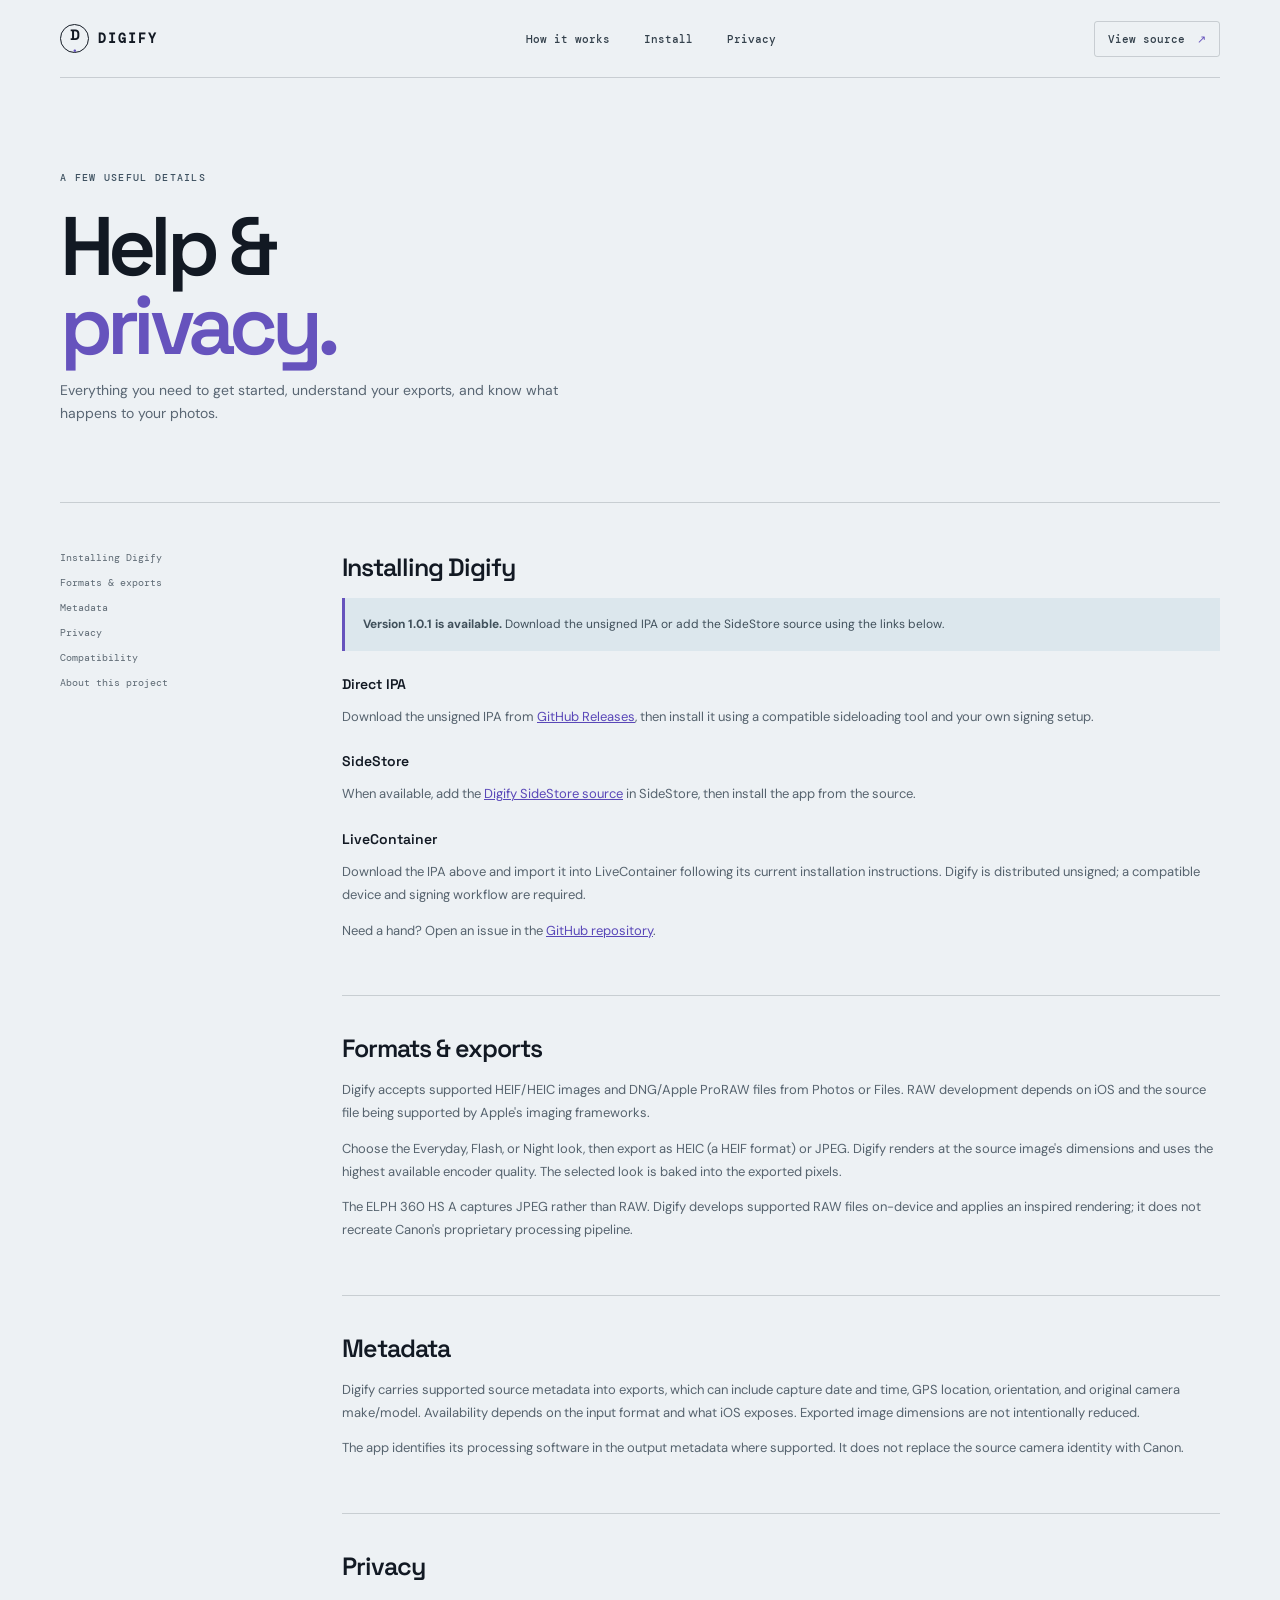
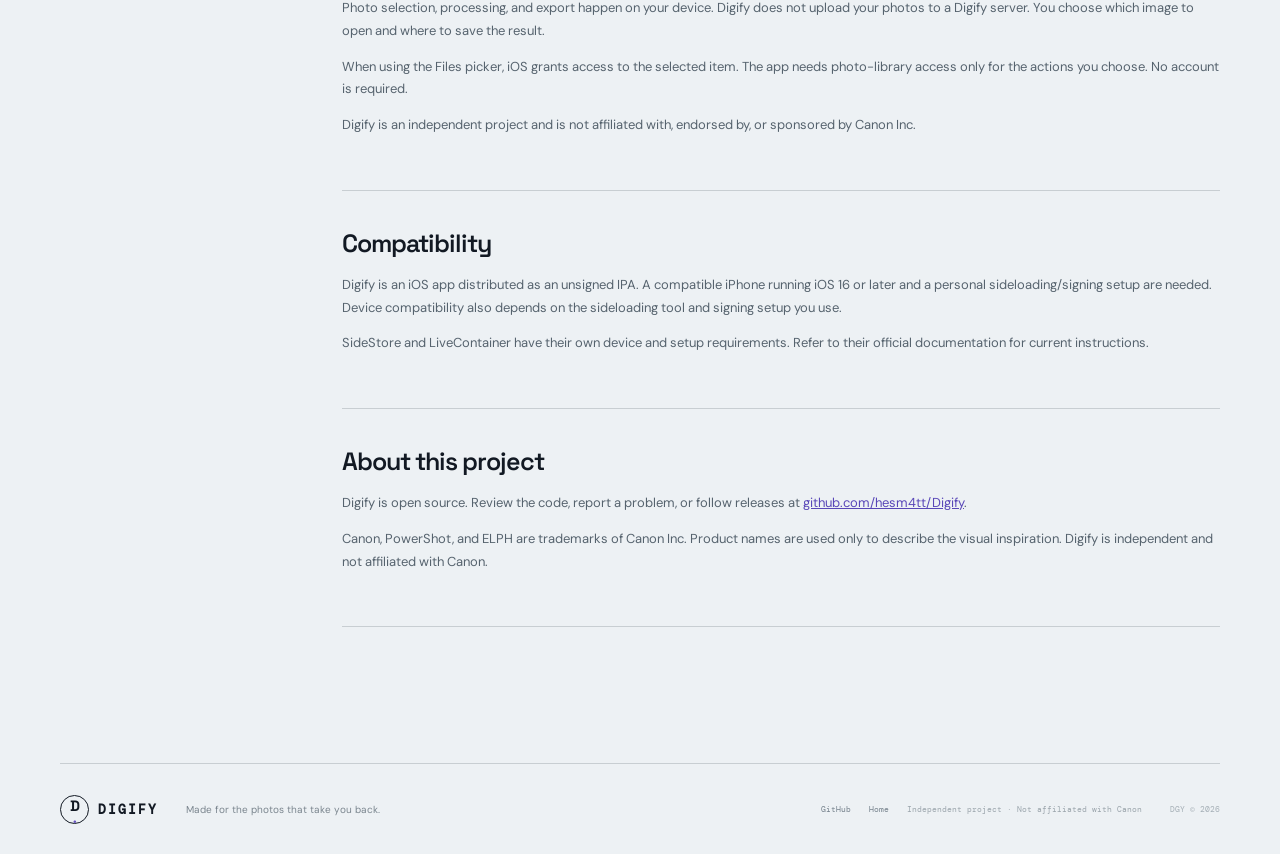
==== commit 75b5b5ff: "Publish v1.0.1 install links on Pages" ====
--- a/docs/help.html
+++ b/docs/help.html
@@ -11,11 +11,11 @@
   <main class="wrap"><section class="help-hero"><p class="eyebrow">A FEW USEFUL DETAILS</p><h1>Help &<br><em>privacy.</em></h1><p>Everything you need to get started, understand your exports, and know what happens to your photos.</p></section>
     <div class="help-layout"><nav class="help-nav" aria-label="On this page"><a href="#install">Installing Digify</a><a href="#formats">Formats & exports</a><a href="#metadata">Metadata</a><a href="#privacy">Privacy</a><a href="#compatibility">Compatibility</a><a href="#about">About this project</a></nav>
       <div class="help-content">
-        <section id="install"><h2>Installing Digify</h2><div class="callout"><strong>First release pending.</strong> The install package and SideStore feed become available after a release is published. The links below are stable release URLs and may not resolve until then.</div><h3>Direct IPA</h3><p>Download the unsigned IPA from <a href="https://github.com/hesm4tt/Digify/releases/latest/download/Digify.ipa">GitHub Releases</a>, then install it using a compatible sideloading tool and your own signing setup.</p><h3>SideStore</h3><p>When available, add the <a href="https://github.com/hesm4tt/Digify/releases/latest/download/digify.json">Digify SideStore source</a> in SideStore, then install the app from the source.</p><h3>LiveContainer</h3><p>Download the IPA above and import it into LiveContainer following its current installation instructions. Digify is distributed unsigned; a compatible device and signing workflow are required.</p><p>Need a hand? Open an issue in the <a href="https://github.com/hesm4tt/Digify/issues">GitHub repository</a>.</p></section>
+        <section id="install"><h2>Installing Digify</h2><div class="callout"><strong>Version 1.0.1 is available.</strong> Download the unsigned IPA or add the SideStore source using the links below.</div><h3>Direct IPA</h3><p>Download the unsigned IPA from <a href="https://github.com/hesm4tt/Digify/releases/latest/download/Digify.ipa">GitHub Releases</a>, then install it using a compatible sideloading tool and your own signing setup.</p><h3>SideStore</h3><p>When available, add the <a href="https://github.com/hesm4tt/Digify/releases/latest/download/digify.json">Digify SideStore source</a> in SideStore, then install the app from the source.</p><h3>LiveContainer</h3><p>Download the IPA above and import it into LiveContainer following its current installation instructions. Digify is distributed unsigned; a compatible device and signing workflow are required.</p><p>Need a hand? Open an issue in the <a href="https://github.com/hesm4tt/Digify/issues">GitHub repository</a>.</p></section>
         <section id="formats"><h2>Formats & exports</h2><p>Digify accepts supported HEIF/HEIC images and DNG/Apple ProRAW files from Photos or Files. RAW development depends on iOS and the source file being supported by Apple's imaging frameworks.</p><p>Choose the Everyday, Flash, or Night look, then export as HEIC (a HEIF format) or JPEG. Digify renders at the source image's dimensions and uses the highest available encoder quality. The selected look is baked into the exported pixels.</p><p>The ELPH 360 HS A captures JPEG rather than RAW. Digify develops supported RAW files on-device and applies an inspired rendering; it does not recreate Canon's proprietary processing pipeline.</p></section>
         <section id="metadata"><h2>Metadata</h2><p>Digify carries supported source metadata into exports, which can include capture date and time, GPS location, orientation, and original camera make/model. Availability depends on the input format and what iOS exposes. Exported image dimensions are not intentionally reduced.</p><p>The app identifies its processing software in the output metadata where supported. It does not replace the source camera identity with Canon.</p></section>
         <section id="privacy"><h2>Privacy</h2><p>Photo selection, processing, and export happen on your device. Digify does not upload your photos to a Digify server. You choose which image to open and where to save the result.</p><p>When using the Files picker, iOS grants access to the selected item. The app needs photo-library access only for the actions you choose. No account is required.</p><p>Digify is an independent project and is not affiliated with, endorsed by, or sponsored by Canon Inc.</p></section>
-        <section id="compatibility"><h2>Compatibility</h2><p>Digify is an iOS app distributed as an unsigned IPA. A compatible iPhone, a recent iOS version supported by the app build, and a personal sideloading/signing setup are needed. The app targets iOS 16 and later. Device compatibility also depends on the sideloading tool and signing setup you use.</p><p>SideStore and LiveContainer have their own device and setup requirements. Refer to their official documentation for current instructions.</p></section>
+        <section id="compatibility"><h2>Compatibility</h2><p>Digify is an iOS app distributed as an unsigned IPA. A compatible iPhone running iOS 16 or later and a personal sideloading/signing setup are needed. Device compatibility also depends on the sideloading tool and signing setup you use.</p><p>SideStore and LiveContainer have their own device and setup requirements. Refer to their official documentation for current instructions.</p></section>
         <section id="about"><h2>About this project</h2><p>Digify is open source. Review the code, report a problem, or follow releases at <a href="https://github.com/hesm4tt/Digify">github.com/hesm4tt/Digify</a>.</p><p>Canon, PowerShot, and ELPH are trademarks of Canon Inc. Product names are used only to describe the visual inspiration. Digify is independent and not affiliated with Canon.</p></section>
       </div>
     </div>
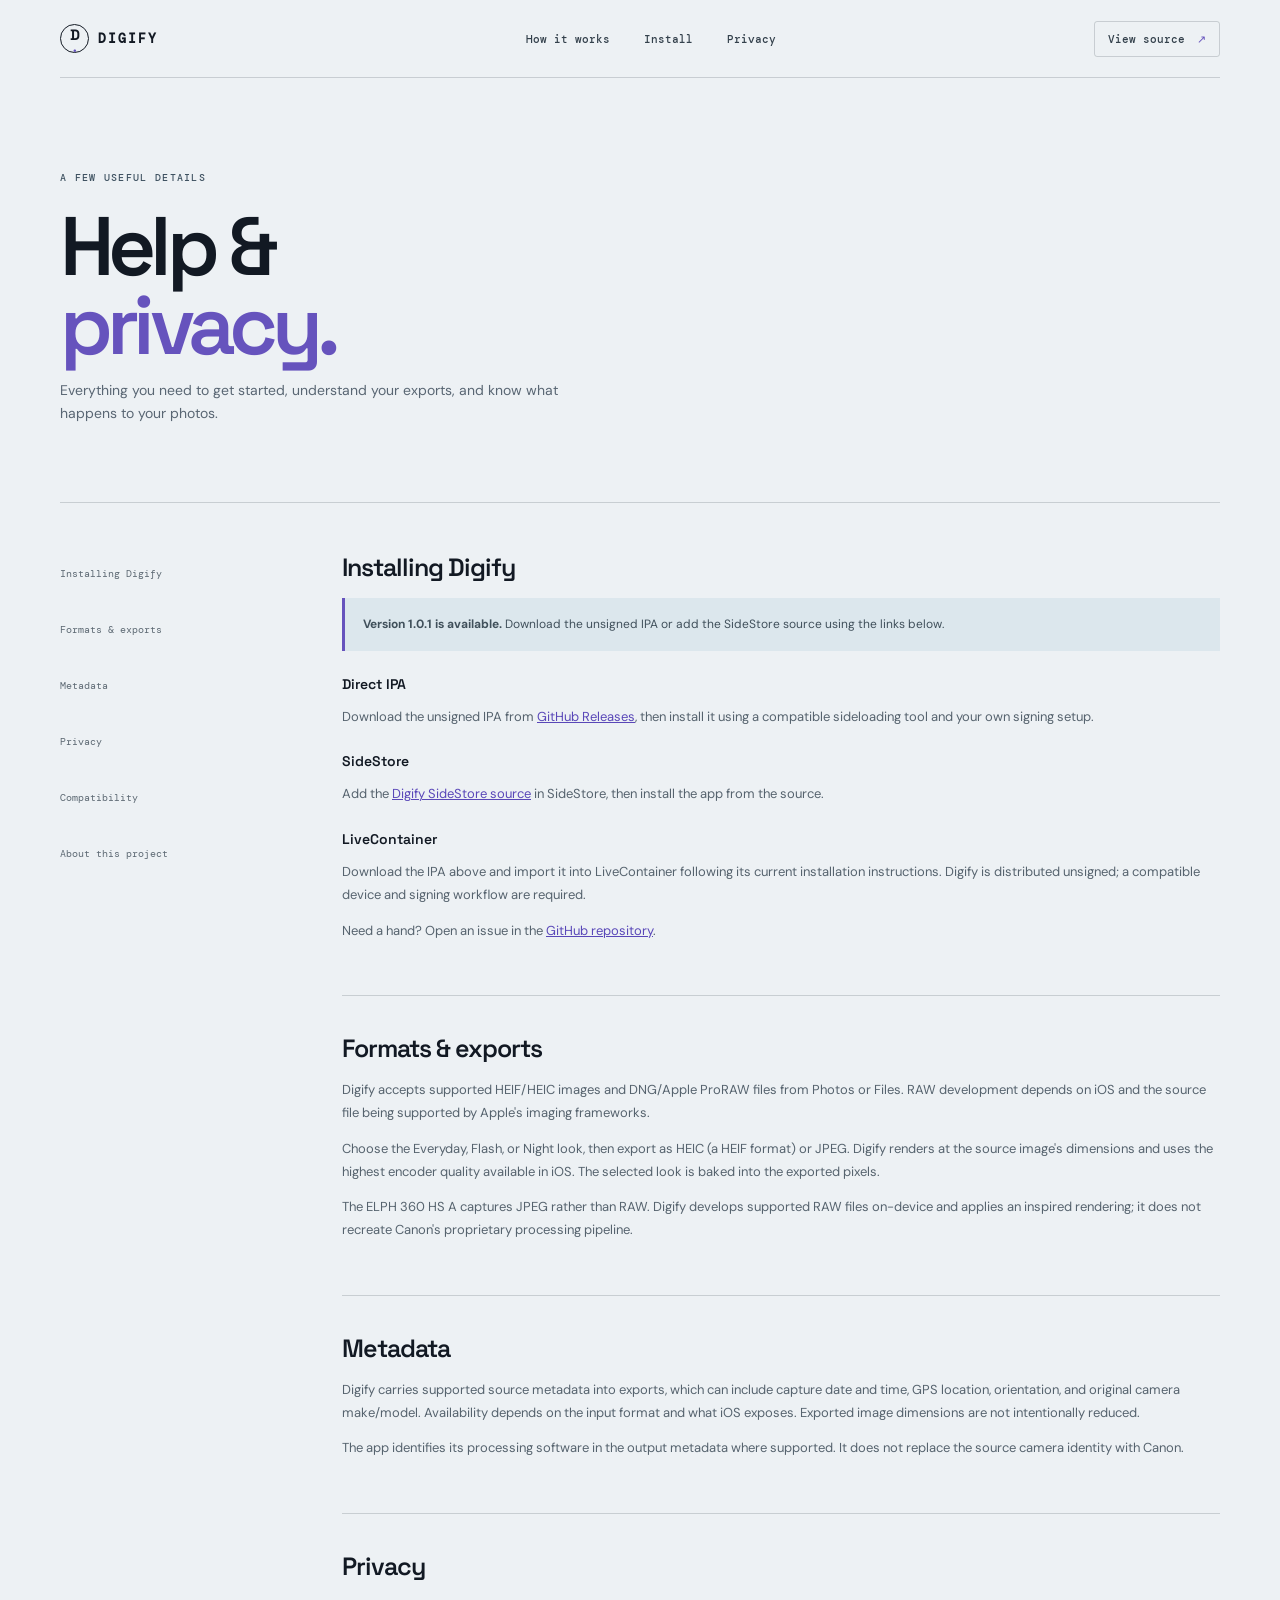
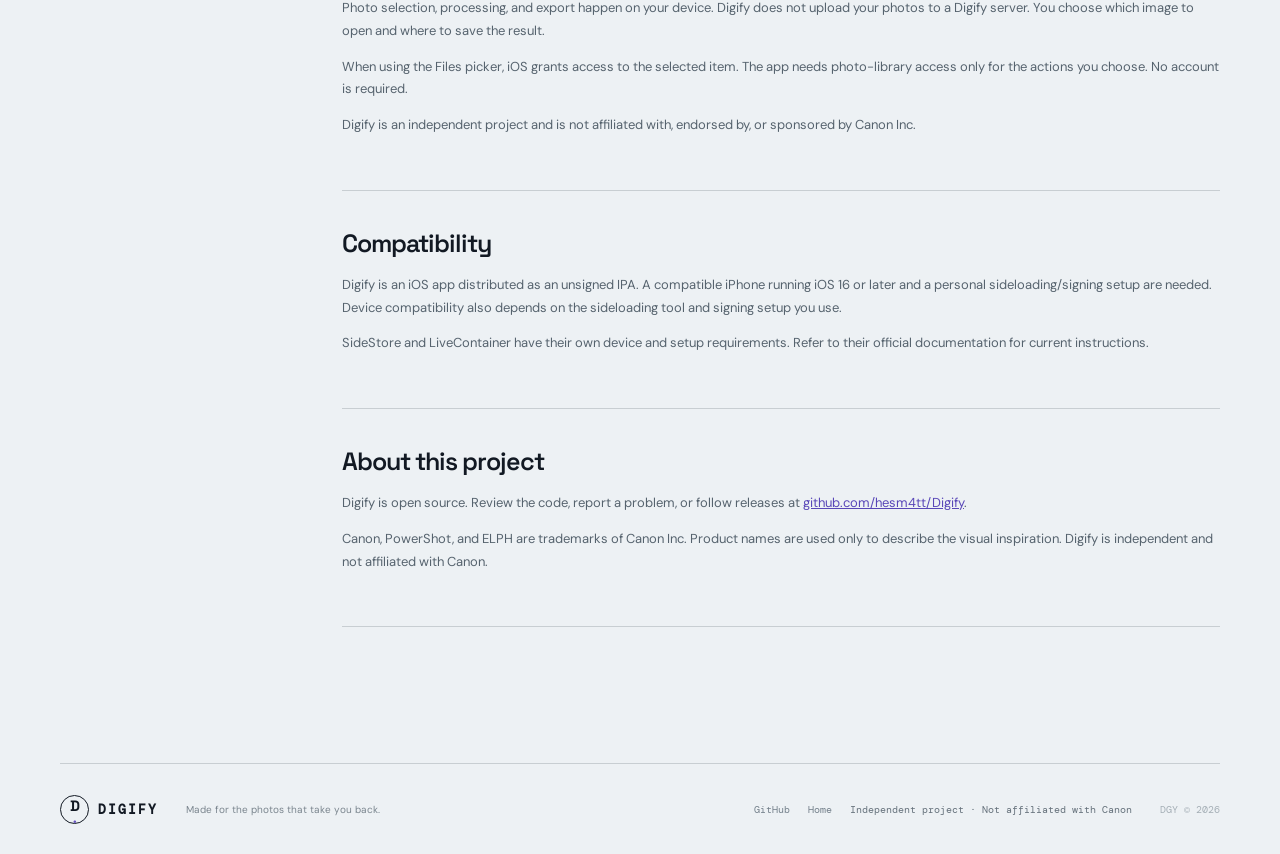
==== commit 8f21956c: "Improve Pages accessibility and mobile controls" ====
--- a/docs/help.html
+++ b/docs/help.html
@@ -7,12 +7,13 @@
   <title>Help & privacy - Digify</title><link rel="icon" href="assets/icon.png" type="image/png"><link rel="stylesheet" href="style.css">
 </head>
 <body>
-  <header class="topbar wrap"><a class="brand" href="index.html"><span class="brand-mark">D<span>•</span></span><span>DIGIFY</span></a><nav aria-label="Main navigation"><a href="index.html#how">How it works</a><a href="index.html#install">Install</a><a href="#privacy">Privacy</a></nav><a class="top-cta" href="https://github.com/hesm4tt/Digify">View source <span aria-hidden="true">↗</span></a></header>
-  <main class="wrap"><section class="help-hero"><p class="eyebrow">A FEW USEFUL DETAILS</p><h1>Help &<br><em>privacy.</em></h1><p>Everything you need to get started, understand your exports, and know what happens to your photos.</p></section>
+  <a class="skip-link" href="#main-content">Skip to content</a>
+  <header class="topbar wrap"><a class="brand" href="index.html" aria-label="Digify home"><span class="brand-mark">D<span>•</span></span><span>DIGIFY</span></a><nav aria-label="Main navigation"><a href="index.html#how">How it works</a><a href="index.html#install">Install</a><a href="#privacy">Privacy</a></nav><a class="top-cta" href="https://github.com/hesm4tt/Digify">View source <span aria-hidden="true">↗</span></a></header>
+  <main class="wrap" id="main-content"><section class="help-hero"><p class="eyebrow">A FEW USEFUL DETAILS</p><h1>Help &<br><em>privacy.</em></h1><p>Everything you need to get started, understand your exports, and know what happens to your photos.</p></section>
     <div class="help-layout"><nav class="help-nav" aria-label="On this page"><a href="#install">Installing Digify</a><a href="#formats">Formats & exports</a><a href="#metadata">Metadata</a><a href="#privacy">Privacy</a><a href="#compatibility">Compatibility</a><a href="#about">About this project</a></nav>
       <div class="help-content">
-        <section id="install"><h2>Installing Digify</h2><div class="callout"><strong>Version 1.0.1 is available.</strong> Download the unsigned IPA or add the SideStore source using the links below.</div><h3>Direct IPA</h3><p>Download the unsigned IPA from <a href="https://github.com/hesm4tt/Digify/releases/latest/download/Digify.ipa">GitHub Releases</a>, then install it using a compatible sideloading tool and your own signing setup.</p><h3>SideStore</h3><p>When available, add the <a href="https://github.com/hesm4tt/Digify/releases/latest/download/digify.json">Digify SideStore source</a> in SideStore, then install the app from the source.</p><h3>LiveContainer</h3><p>Download the IPA above and import it into LiveContainer following its current installation instructions. Digify is distributed unsigned; a compatible device and signing workflow are required.</p><p>Need a hand? Open an issue in the <a href="https://github.com/hesm4tt/Digify/issues">GitHub repository</a>.</p></section>
-        <section id="formats"><h2>Formats & exports</h2><p>Digify accepts supported HEIF/HEIC images and DNG/Apple ProRAW files from Photos or Files. RAW development depends on iOS and the source file being supported by Apple's imaging frameworks.</p><p>Choose the Everyday, Flash, or Night look, then export as HEIC (a HEIF format) or JPEG. Digify renders at the source image's dimensions and uses the highest available encoder quality. The selected look is baked into the exported pixels.</p><p>The ELPH 360 HS A captures JPEG rather than RAW. Digify develops supported RAW files on-device and applies an inspired rendering; it does not recreate Canon's proprietary processing pipeline.</p></section>
+        <section id="install"><h2>Installing Digify</h2><div class="callout"><strong>Version 1.0.1 is available.</strong> Download the unsigned IPA or add the SideStore source using the links below.</div><h3>Direct IPA</h3><p>Download the unsigned IPA from <a href="https://github.com/hesm4tt/Digify/releases/latest/download/Digify.ipa">GitHub Releases</a>, then install it using a compatible sideloading tool and your own signing setup.</p><h3>SideStore</h3><p>Add the <a href="https://github.com/hesm4tt/Digify/releases/latest/download/digify.json">Digify SideStore source</a> in SideStore, then install the app from the source.</p><h3>LiveContainer</h3><p>Download the IPA above and import it into LiveContainer following its current installation instructions. Digify is distributed unsigned; a compatible device and signing workflow are required.</p><p>Need a hand? Open an issue in the <a href="https://github.com/hesm4tt/Digify/issues">GitHub repository</a>.</p></section>
+        <section id="formats"><h2>Formats & exports</h2><p>Digify accepts supported HEIF/HEIC images and DNG/Apple ProRAW files from Photos or Files. RAW development depends on iOS and the source file being supported by Apple's imaging frameworks.</p><p>Choose the Everyday, Flash, or Night look, then export as HEIC (a HEIF format) or JPEG. Digify renders at the source image's dimensions and uses the highest encoder quality available in iOS. The selected look is baked into the exported pixels.</p><p>The ELPH 360 HS A captures JPEG rather than RAW. Digify develops supported RAW files on-device and applies an inspired rendering; it does not recreate Canon's proprietary processing pipeline.</p></section>
         <section id="metadata"><h2>Metadata</h2><p>Digify carries supported source metadata into exports, which can include capture date and time, GPS location, orientation, and original camera make/model. Availability depends on the input format and what iOS exposes. Exported image dimensions are not intentionally reduced.</p><p>The app identifies its processing software in the output metadata where supported. It does not replace the source camera identity with Canon.</p></section>
         <section id="privacy"><h2>Privacy</h2><p>Photo selection, processing, and export happen on your device. Digify does not upload your photos to a Digify server. You choose which image to open and where to save the result.</p><p>When using the Files picker, iOS grants access to the selected item. The app needs photo-library access only for the actions you choose. No account is required.</p><p>Digify is an independent project and is not affiliated with, endorsed by, or sponsored by Canon Inc.</p></section>
         <section id="compatibility"><h2>Compatibility</h2><p>Digify is an iOS app distributed as an unsigned IPA. A compatible iPhone running iOS 16 or later and a personal sideloading/signing setup are needed. Device compatibility also depends on the sideloading tool and signing setup you use.</p><p>SideStore and LiveContainer have their own device and setup requirements. Refer to their official documentation for current instructions.</p></section>
--- a/docs/style.css
+++ b/docs/style.css
@@ -7,3 +7,27 @@
 .disabled-link{opacity:.72;cursor:default;pointer-events:none}
 @media(max-width:600px){.topbar nav{display:flex;gap:10px;margin:0 auto 0 12px}.topbar nav a{font-size:8px;letter-spacing:-.04em}.top-cta{padding:8px;font-size:8px}.eyebrow{font-size:10px}.stage-caption,.stage-index{font-size:9px}.cam-top,.cam-bottom{font-size:8px}.cam-label.right{font-size:8px}.cam-badge{font-size:9px}.cam-badge b{font-size:8px}.stage-sticker,.stage-sticker span{font-size:9px}.look-label p,.look-label>span{font-size:9px}.look-label h3{font-size:12px}}
 @media(max-width:370px){.top-cta{display:none}.topbar nav{gap:8px}.topbar nav a{font-size:8px}}
+
+/* Readable controls, keyboard feedback, and comfortable mobile targets. */
+.skip-link{position:fixed;z-index:10;top:8px;left:8px;padding:12px 16px;background:var(--ink);color:#fff;transform:translateY(-160%);font:500 12px var(--mono)}
+.skip-link:focus{transform:translateY(0)}
+:where(a,button,[tabindex]):focus-visible{outline:3px solid #5947b8;outline-offset:3px}
+.button:active{transform:scale(.98)}
+.release-state{font-size:10px}
+.release-state b{font-size:9px}
+.install-foot{font-size:10px;color:#c1cdd2}
+.footer>p,.footer-links a,.footer-links span,.footer-code{font-size:10px}
+.footer-links a,.help-nav a{min-height:44px;display:flex;align-items:center}
+.footer-links span{color:#65717b}
+@media(max-width:600px){
+  .topbar nav{gap:8px}
+  .topbar nav a{font-size:10px;min-height:44px;white-space:nowrap}
+  .help-nav{display:grid;grid-template-columns:repeat(2,minmax(0,1fr));gap:0 12px;overflow:visible;white-space:normal}
+  .help-nav a{font-size:11px;line-height:1.35}
+}
+@media(max-width:430px){.top-cta{display:none}}
+@media(max-width:370px){.topbar .brand>span:last-child{display:none}.topbar nav{gap:12px}}
+@media(prefers-reduced-motion:reduce){
+  *,*::before,*::after{scroll-behavior:auto!important;animation-duration:.01ms!important;animation-iteration-count:1!important;transition-duration:.01ms!important}
+  .ticker-track{animation:none!important}
+}
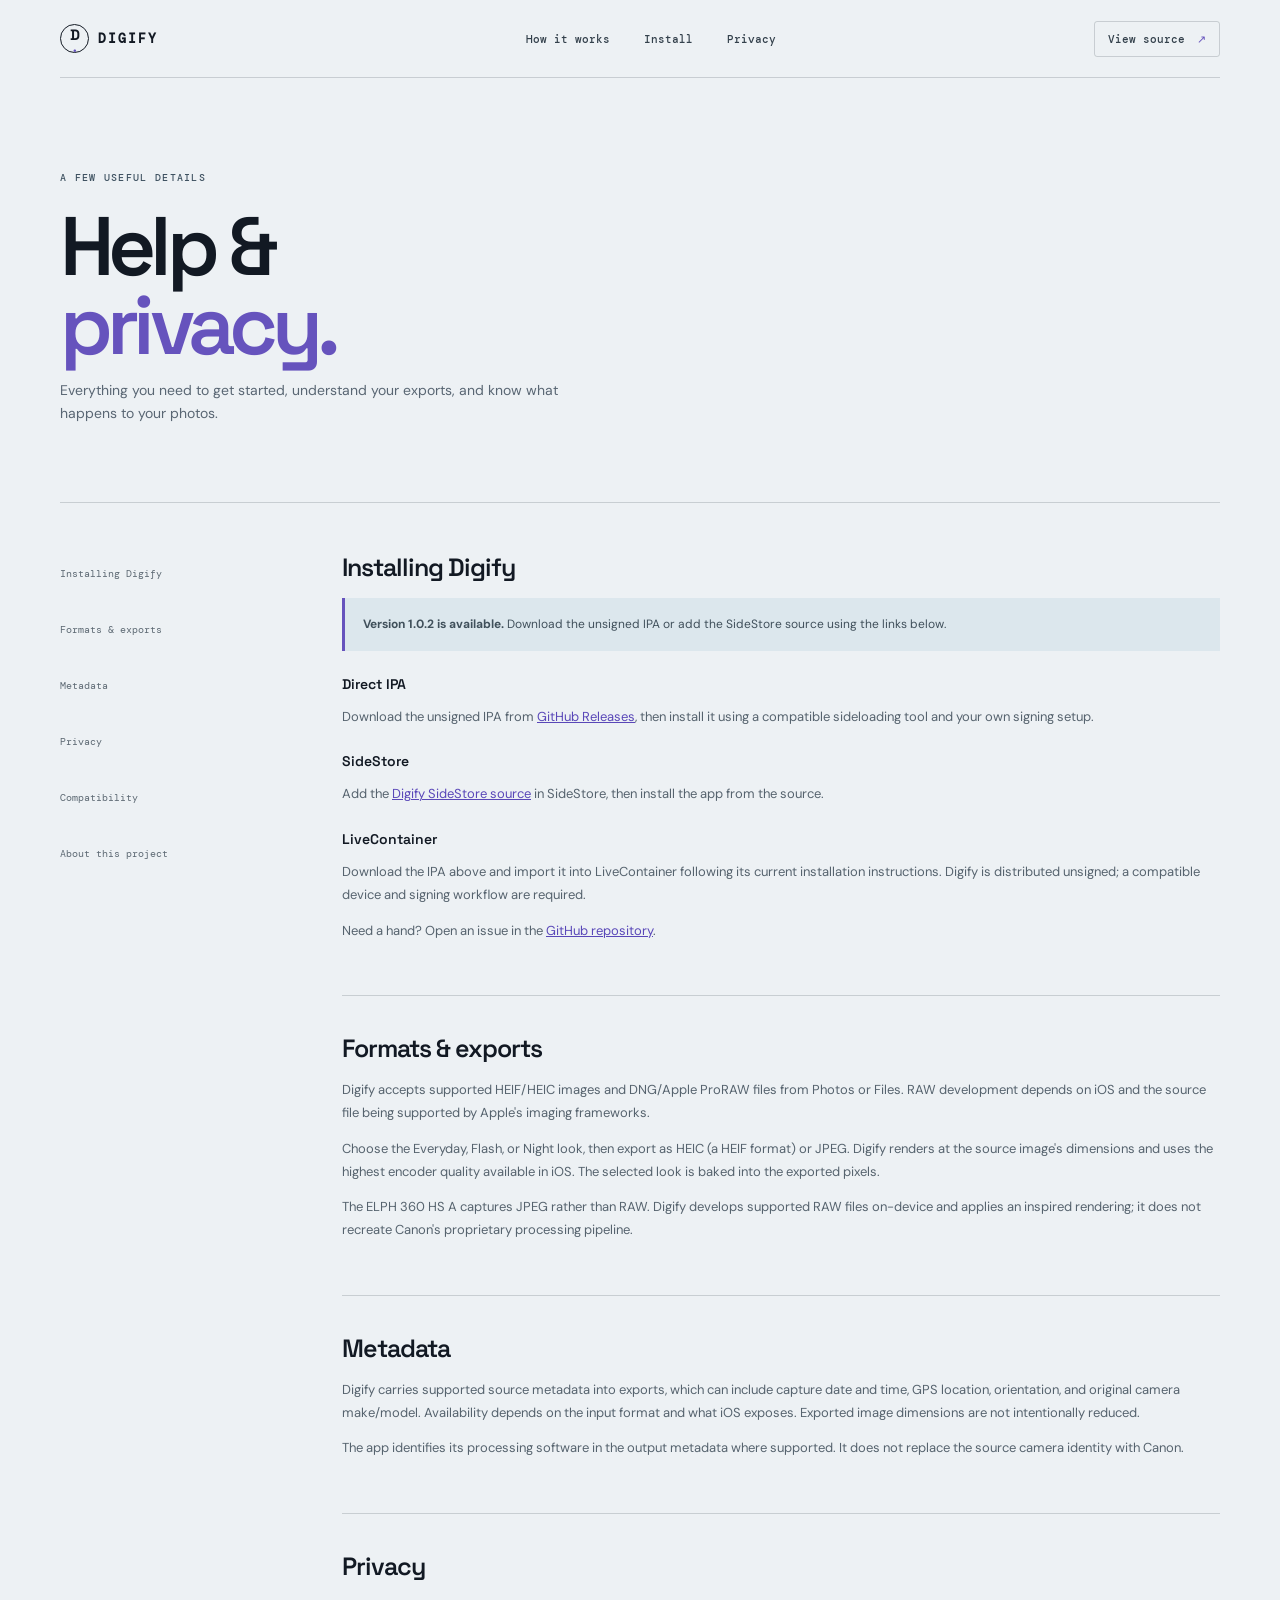
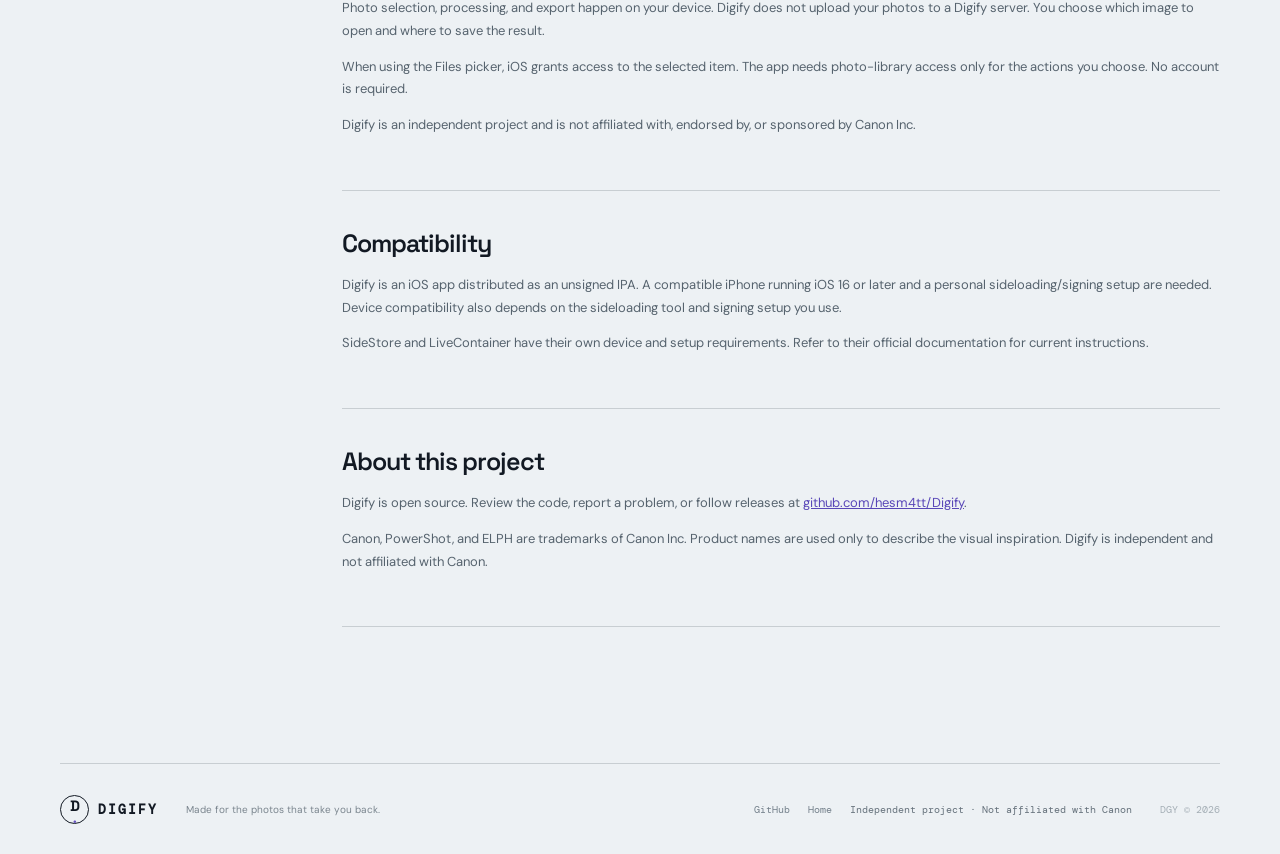
==== commit 0cc697a0: "Publish v1.0.2 install details on Pages" ====
--- a/docs/help.html
+++ b/docs/help.html
@@ -12,7 +12,7 @@
   <main class="wrap" id="main-content"><section class="help-hero"><p class="eyebrow">A FEW USEFUL DETAILS</p><h1>Help &<br><em>privacy.</em></h1><p>Everything you need to get started, understand your exports, and know what happens to your photos.</p></section>
     <div class="help-layout"><nav class="help-nav" aria-label="On this page"><a href="#install">Installing Digify</a><a href="#formats">Formats & exports</a><a href="#metadata">Metadata</a><a href="#privacy">Privacy</a><a href="#compatibility">Compatibility</a><a href="#about">About this project</a></nav>
       <div class="help-content">
-        <section id="install"><h2>Installing Digify</h2><div class="callout"><strong>Version 1.0.1 is available.</strong> Download the unsigned IPA or add the SideStore source using the links below.</div><h3>Direct IPA</h3><p>Download the unsigned IPA from <a href="https://github.com/hesm4tt/Digify/releases/latest/download/Digify.ipa">GitHub Releases</a>, then install it using a compatible sideloading tool and your own signing setup.</p><h3>SideStore</h3><p>Add the <a href="https://github.com/hesm4tt/Digify/releases/latest/download/digify.json">Digify SideStore source</a> in SideStore, then install the app from the source.</p><h3>LiveContainer</h3><p>Download the IPA above and import it into LiveContainer following its current installation instructions. Digify is distributed unsigned; a compatible device and signing workflow are required.</p><p>Need a hand? Open an issue in the <a href="https://github.com/hesm4tt/Digify/issues">GitHub repository</a>.</p></section>
+        <section id="install"><h2>Installing Digify</h2><div class="callout"><strong>Version 1.0.2 is available.</strong> Download the unsigned IPA or add the SideStore source using the links below.</div><h3>Direct IPA</h3><p>Download the unsigned IPA from <a href="https://github.com/hesm4tt/Digify/releases/latest/download/Digify.ipa">GitHub Releases</a>, then install it using a compatible sideloading tool and your own signing setup.</p><h3>SideStore</h3><p>Add the <a href="https://github.com/hesm4tt/Digify/releases/latest/download/digify.json">Digify SideStore source</a> in SideStore, then install the app from the source.</p><h3>LiveContainer</h3><p>Download the IPA above and import it into LiveContainer following its current installation instructions. Digify is distributed unsigned; a compatible device and signing workflow are required.</p><p>Need a hand? Open an issue in the <a href="https://github.com/hesm4tt/Digify/issues">GitHub repository</a>.</p></section>
         <section id="formats"><h2>Formats & exports</h2><p>Digify accepts supported HEIF/HEIC images and DNG/Apple ProRAW files from Photos or Files. RAW development depends on iOS and the source file being supported by Apple's imaging frameworks.</p><p>Choose the Everyday, Flash, or Night look, then export as HEIC (a HEIF format) or JPEG. Digify renders at the source image's dimensions and uses the highest encoder quality available in iOS. The selected look is baked into the exported pixels.</p><p>The ELPH 360 HS A captures JPEG rather than RAW. Digify develops supported RAW files on-device and applies an inspired rendering; it does not recreate Canon's proprietary processing pipeline.</p></section>
         <section id="metadata"><h2>Metadata</h2><p>Digify carries supported source metadata into exports, which can include capture date and time, GPS location, orientation, and original camera make/model. Availability depends on the input format and what iOS exposes. Exported image dimensions are not intentionally reduced.</p><p>The app identifies its processing software in the output metadata where supported. It does not replace the source camera identity with Canon.</p></section>
         <section id="privacy"><h2>Privacy</h2><p>Photo selection, processing, and export happen on your device. Digify does not upload your photos to a Digify server. You choose which image to open and where to save the result.</p><p>When using the Files picker, iOS grants access to the selected item. The app needs photo-library access only for the actions you choose. No account is required.</p><p>Digify is an independent project and is not affiliated with, endorsed by, or sponsored by Canon Inc.</p></section>
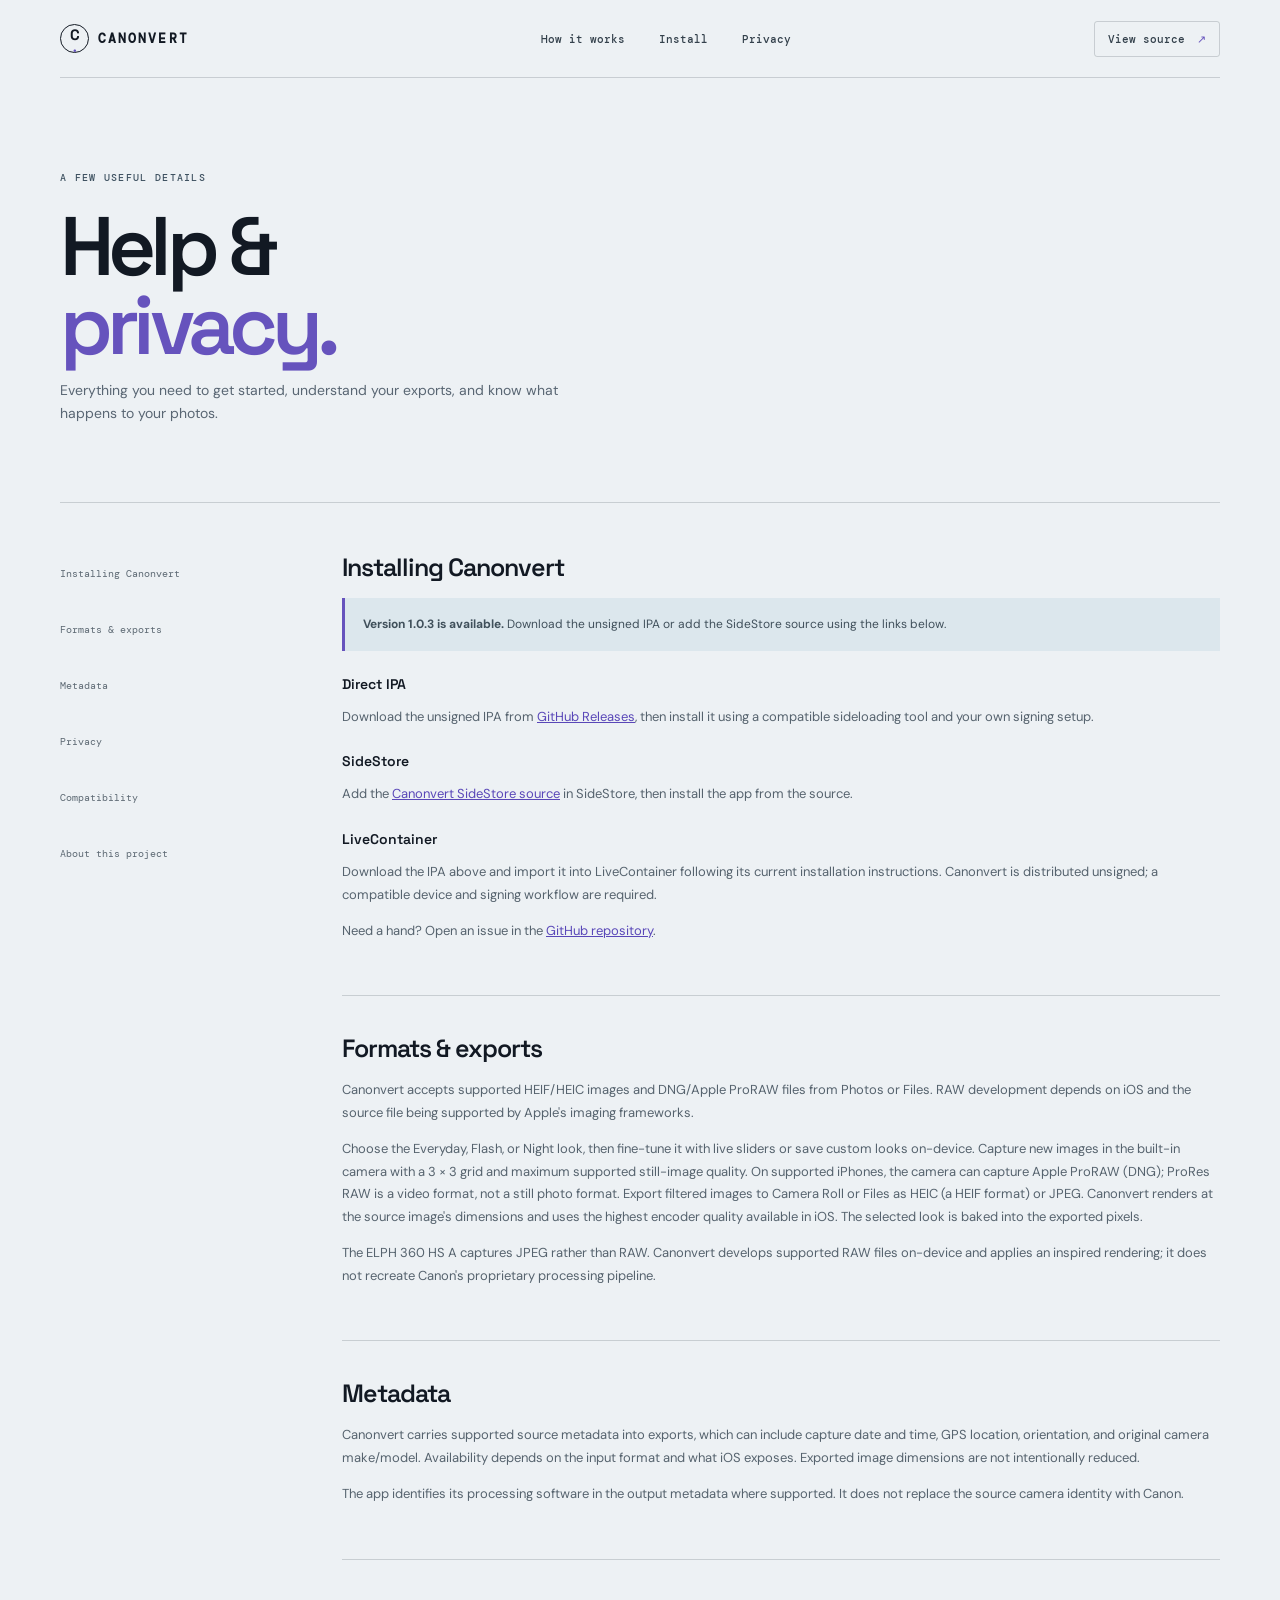
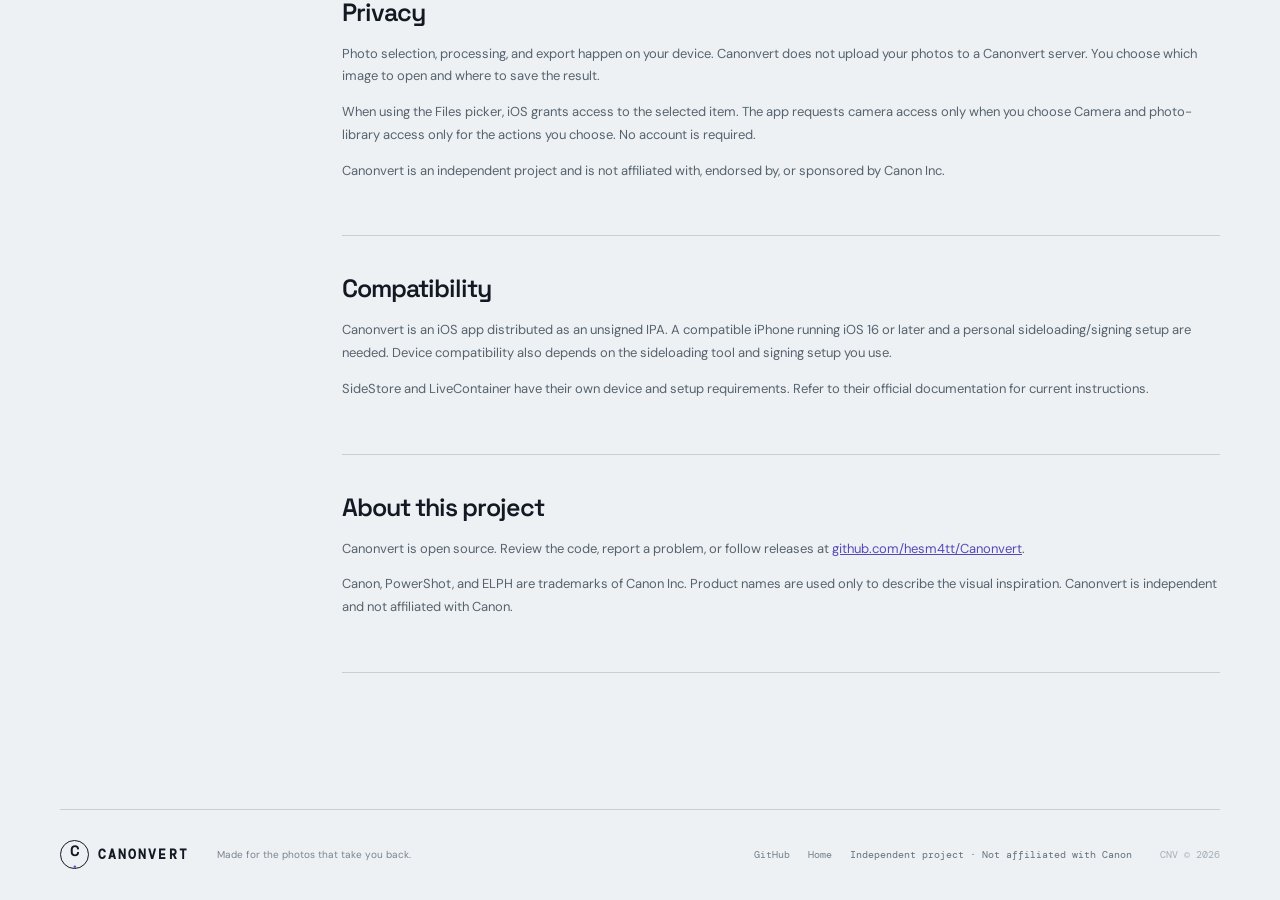
==== commit 945123c8: "Release Canonvert 1.0.3 with custom camera looks and capture" ====
--- a/docs/help.html
+++ b/docs/help.html
@@ -2,23 +2,23 @@
 <html lang="en">
 <head>
   <meta charset="utf-8"><meta name="viewport" content="width=device-width, initial-scale=1"><meta name="theme-color" content="#dce4ed">
-  <meta name="description" content="Digify install guidance, format support, metadata notes, and privacy details.">
-  <meta property="og:title" content="Digify - help & privacy"><meta property="og:description" content="Install guidance and how Digify handles your photos."><meta property="og:image" content="https://github.com/hesm4tt/Digify/raw/main/docs/assets/icon.png">
-  <title>Help & privacy - Digify</title><link rel="icon" href="assets/icon.png" type="image/png"><link rel="stylesheet" href="style.css">
+  <meta name="description" content="Canonvert install guidance, format support, metadata notes, and privacy details.">
+  <meta property="og:title" content="Canonvert - help & privacy"><meta property="og:description" content="Install guidance and how Canonvert handles your photos."><meta property="og:image" content="https://github.com/hesm4tt/Canonvert/raw/main/docs/assets/icon.png">
+  <title>Help & privacy - Canonvert</title><link rel="icon" href="assets/icon.png" type="image/png"><link rel="stylesheet" href="style.css">
 </head>
 <body>
   <a class="skip-link" href="#main-content">Skip to content</a>
-  <header class="topbar wrap"><a class="brand" href="index.html" aria-label="Digify home"><span class="brand-mark">D<span>•</span></span><span>DIGIFY</span></a><nav aria-label="Main navigation"><a href="index.html#how">How it works</a><a href="index.html#install">Install</a><a href="#privacy">Privacy</a></nav><a class="top-cta" href="https://github.com/hesm4tt/Digify">View source <span aria-hidden="true">↗</span></a></header>
+  <header class="topbar wrap"><a class="brand" href="index.html" aria-label="Canonvert home"><span class="brand-mark">C<span>•</span></span><span>CANONVERT</span></a><nav aria-label="Main navigation"><a href="index.html#how">How it works</a><a href="index.html#install">Install</a><a href="#privacy">Privacy</a></nav><a class="top-cta" href="https://github.com/hesm4tt/Canonvert">View source <span aria-hidden="true">↗</span></a></header>
   <main class="wrap" id="main-content"><section class="help-hero"><p class="eyebrow">A FEW USEFUL DETAILS</p><h1>Help &<br><em>privacy.</em></h1><p>Everything you need to get started, understand your exports, and know what happens to your photos.</p></section>
-    <div class="help-layout"><nav class="help-nav" aria-label="On this page"><a href="#install">Installing Digify</a><a href="#formats">Formats & exports</a><a href="#metadata">Metadata</a><a href="#privacy">Privacy</a><a href="#compatibility">Compatibility</a><a href="#about">About this project</a></nav>
+    <div class="help-layout"><nav class="help-nav" aria-label="On this page"><a href="#install">Installing Canonvert</a><a href="#formats">Formats & exports</a><a href="#metadata">Metadata</a><a href="#privacy">Privacy</a><a href="#compatibility">Compatibility</a><a href="#about">About this project</a></nav>
       <div class="help-content">
-        <section id="install"><h2>Installing Digify</h2><div class="callout"><strong>Version 1.0.2 is available.</strong> Download the unsigned IPA or add the SideStore source using the links below.</div><h3>Direct IPA</h3><p>Download the unsigned IPA from <a href="https://github.com/hesm4tt/Digify/releases/latest/download/Digify.ipa">GitHub Releases</a>, then install it using a compatible sideloading tool and your own signing setup.</p><h3>SideStore</h3><p>Add the <a href="https://github.com/hesm4tt/Digify/releases/latest/download/digify.json">Digify SideStore source</a> in SideStore, then install the app from the source.</p><h3>LiveContainer</h3><p>Download the IPA above and import it into LiveContainer following its current installation instructions. Digify is distributed unsigned; a compatible device and signing workflow are required.</p><p>Need a hand? Open an issue in the <a href="https://github.com/hesm4tt/Digify/issues">GitHub repository</a>.</p></section>
-        <section id="formats"><h2>Formats & exports</h2><p>Digify accepts supported HEIF/HEIC images and DNG/Apple ProRAW files from Photos or Files. RAW development depends on iOS and the source file being supported by Apple's imaging frameworks.</p><p>Choose the Everyday, Flash, or Night look, then export as HEIC (a HEIF format) or JPEG. Digify renders at the source image's dimensions and uses the highest encoder quality available in iOS. The selected look is baked into the exported pixels.</p><p>The ELPH 360 HS A captures JPEG rather than RAW. Digify develops supported RAW files on-device and applies an inspired rendering; it does not recreate Canon's proprietary processing pipeline.</p></section>
-        <section id="metadata"><h2>Metadata</h2><p>Digify carries supported source metadata into exports, which can include capture date and time, GPS location, orientation, and original camera make/model. Availability depends on the input format and what iOS exposes. Exported image dimensions are not intentionally reduced.</p><p>The app identifies its processing software in the output metadata where supported. It does not replace the source camera identity with Canon.</p></section>
-        <section id="privacy"><h2>Privacy</h2><p>Photo selection, processing, and export happen on your device. Digify does not upload your photos to a Digify server. You choose which image to open and where to save the result.</p><p>When using the Files picker, iOS grants access to the selected item. The app needs photo-library access only for the actions you choose. No account is required.</p><p>Digify is an independent project and is not affiliated with, endorsed by, or sponsored by Canon Inc.</p></section>
-        <section id="compatibility"><h2>Compatibility</h2><p>Digify is an iOS app distributed as an unsigned IPA. A compatible iPhone running iOS 16 or later and a personal sideloading/signing setup are needed. Device compatibility also depends on the sideloading tool and signing setup you use.</p><p>SideStore and LiveContainer have their own device and setup requirements. Refer to their official documentation for current instructions.</p></section>
-        <section id="about"><h2>About this project</h2><p>Digify is open source. Review the code, report a problem, or follow releases at <a href="https://github.com/hesm4tt/Digify">github.com/hesm4tt/Digify</a>.</p><p>Canon, PowerShot, and ELPH are trademarks of Canon Inc. Product names are used only to describe the visual inspiration. Digify is independent and not affiliated with Canon.</p></section>
+        <section id="install"><h2>Installing Canonvert</h2><div class="callout"><strong>Version 1.0.3 is available.</strong> Download the unsigned IPA or add the SideStore source using the links below.</div><h3>Direct IPA</h3><p>Download the unsigned IPA from <a href="https://github.com/hesm4tt/Canonvert/releases/latest/download/Canonvert.ipa">GitHub Releases</a>, then install it using a compatible sideloading tool and your own signing setup.</p><h3>SideStore</h3><p>Add the <a href="https://github.com/hesm4tt/Canonvert/releases/latest/download/canonvert.json">Canonvert SideStore source</a> in SideStore, then install the app from the source.</p><h3>LiveContainer</h3><p>Download the IPA above and import it into LiveContainer following its current installation instructions. Canonvert is distributed unsigned; a compatible device and signing workflow are required.</p><p>Need a hand? Open an issue in the <a href="https://github.com/hesm4tt/Canonvert/issues">GitHub repository</a>.</p></section>
+        <section id="formats"><h2>Formats & exports</h2><p>Canonvert accepts supported HEIF/HEIC images and DNG/Apple ProRAW files from Photos or Files. RAW development depends on iOS and the source file being supported by Apple's imaging frameworks.</p><p>Choose the Everyday, Flash, or Night look, then fine-tune it with live sliders or save custom looks on-device. Capture new images in the built-in camera with a 3 × 3 grid and maximum supported still-image quality. On supported iPhones, the camera can capture Apple ProRAW (DNG); ProRes RAW is a video format, not a still photo format. Export filtered images to Camera Roll or Files as HEIC (a HEIF format) or JPEG. Canonvert renders at the source image's dimensions and uses the highest encoder quality available in iOS. The selected look is baked into the exported pixels.</p><p>The ELPH 360 HS A captures JPEG rather than RAW. Canonvert develops supported RAW files on-device and applies an inspired rendering; it does not recreate Canon's proprietary processing pipeline.</p></section>
+        <section id="metadata"><h2>Metadata</h2><p>Canonvert carries supported source metadata into exports, which can include capture date and time, GPS location, orientation, and original camera make/model. Availability depends on the input format and what iOS exposes. Exported image dimensions are not intentionally reduced.</p><p>The app identifies its processing software in the output metadata where supported. It does not replace the source camera identity with Canon.</p></section>
+        <section id="privacy"><h2>Privacy</h2><p>Photo selection, processing, and export happen on your device. Canonvert does not upload your photos to a Canonvert server. You choose which image to open and where to save the result.</p><p>When using the Files picker, iOS grants access to the selected item. The app requests camera access only when you choose Camera and photo-library access only for the actions you choose. No account is required.</p><p>Canonvert is an independent project and is not affiliated with, endorsed by, or sponsored by Canon Inc.</p></section>
+        <section id="compatibility"><h2>Compatibility</h2><p>Canonvert is an iOS app distributed as an unsigned IPA. A compatible iPhone running iOS 16 or later and a personal sideloading/signing setup are needed. Device compatibility also depends on the sideloading tool and signing setup you use.</p><p>SideStore and LiveContainer have their own device and setup requirements. Refer to their official documentation for current instructions.</p></section>
+        <section id="about"><h2>About this project</h2><p>Canonvert is open source. Review the code, report a problem, or follow releases at <a href="https://github.com/hesm4tt/Canonvert">github.com/hesm4tt/Canonvert</a>.</p><p>Canon, PowerShot, and ELPH are trademarks of Canon Inc. Product names are used only to describe the visual inspiration. Canonvert is independent and not affiliated with Canon.</p></section>
       </div>
     </div>
-  </main><footer class="footer help-footer wrap"><a class="brand" href="index.html"><span class="brand-mark">D<span>•</span></span><span>DIGIFY</span></a><p>Made for the photos that take you back.</p><div class="footer-links"><a href="https://github.com/hesm4tt/Digify">GitHub</a><a href="index.html">Home</a><span>Independent project · Not affiliated with Canon</span></div><span class="footer-code">DGY © 2026</span></footer>
+  </main><footer class="footer help-footer wrap"><a class="brand" href="index.html"><span class="brand-mark">C<span>•</span></span><span>CANONVERT</span></a><p>Made for the photos that take you back.</p><div class="footer-links"><a href="https://github.com/hesm4tt/Canonvert">GitHub</a><a href="index.html">Home</a><span>Independent project · Not affiliated with Canon</span></div><span class="footer-code">CNV © 2026</span></footer>
 </body></html>
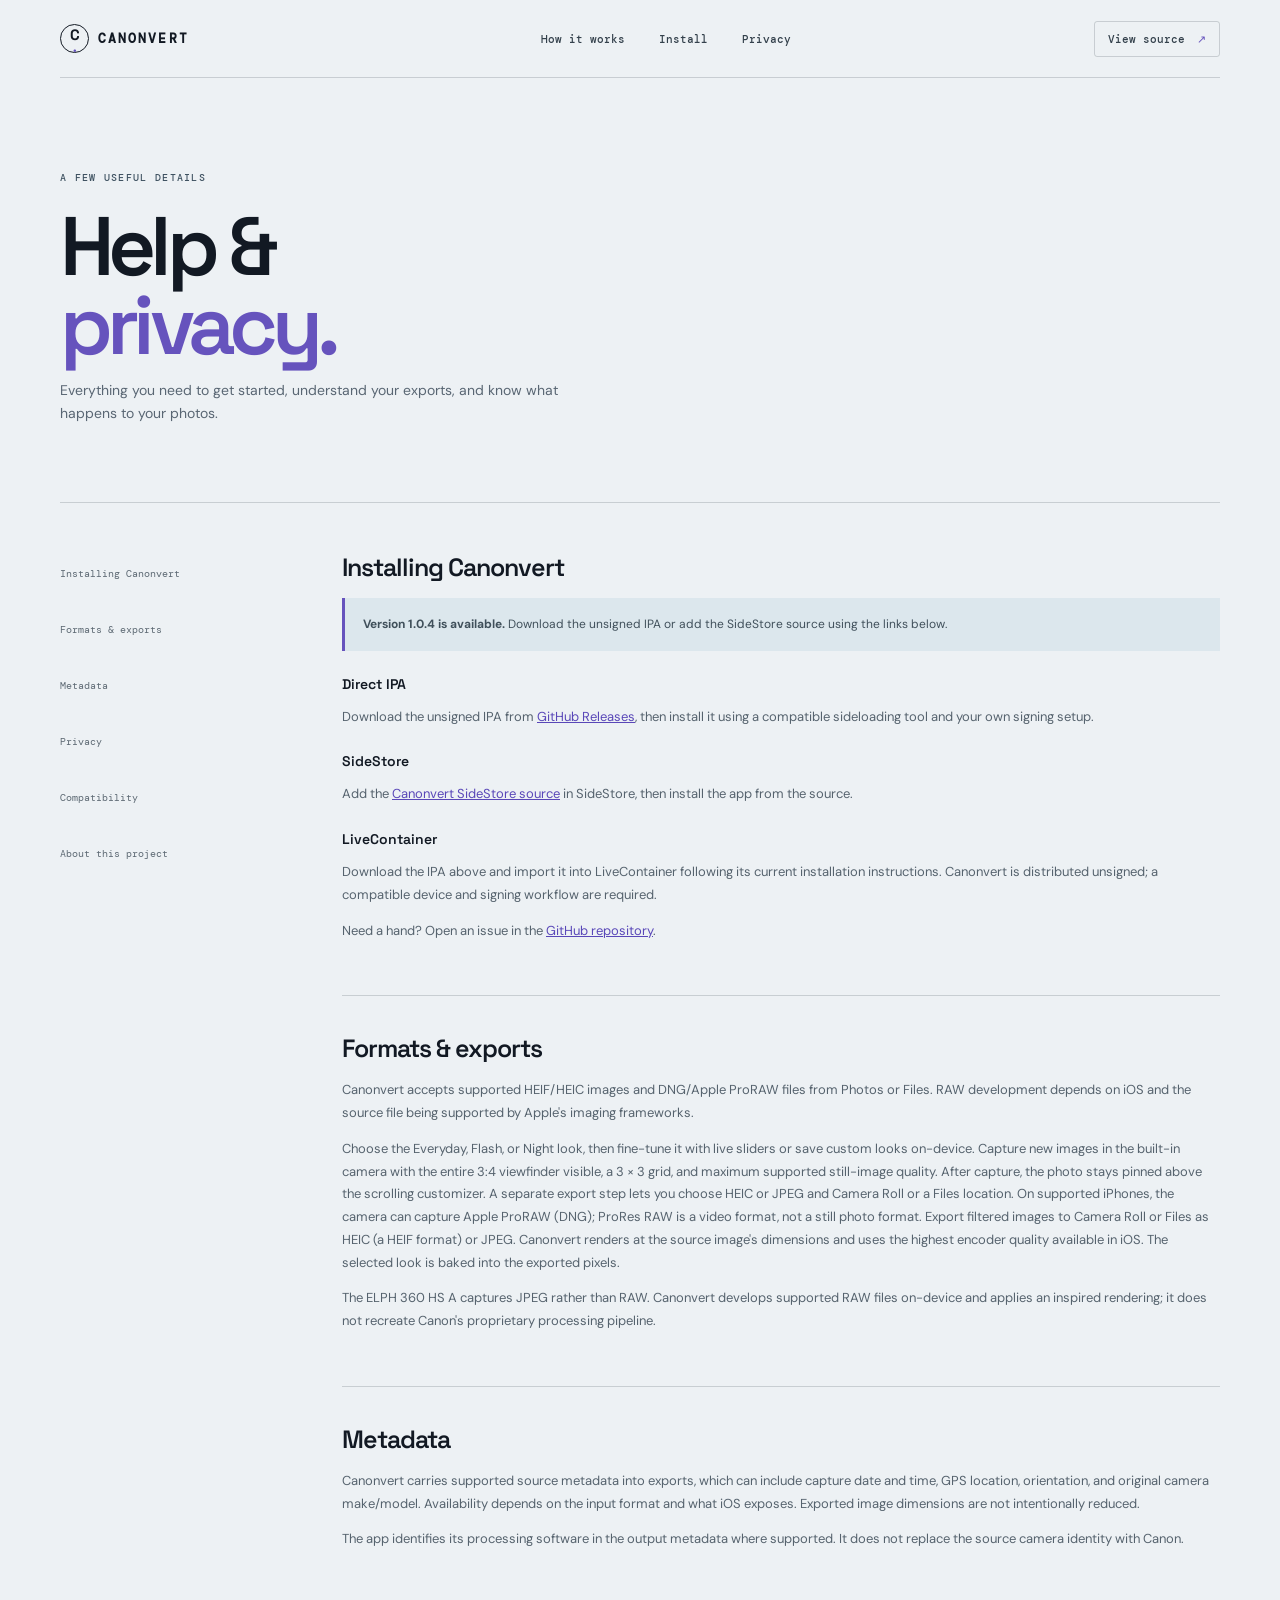
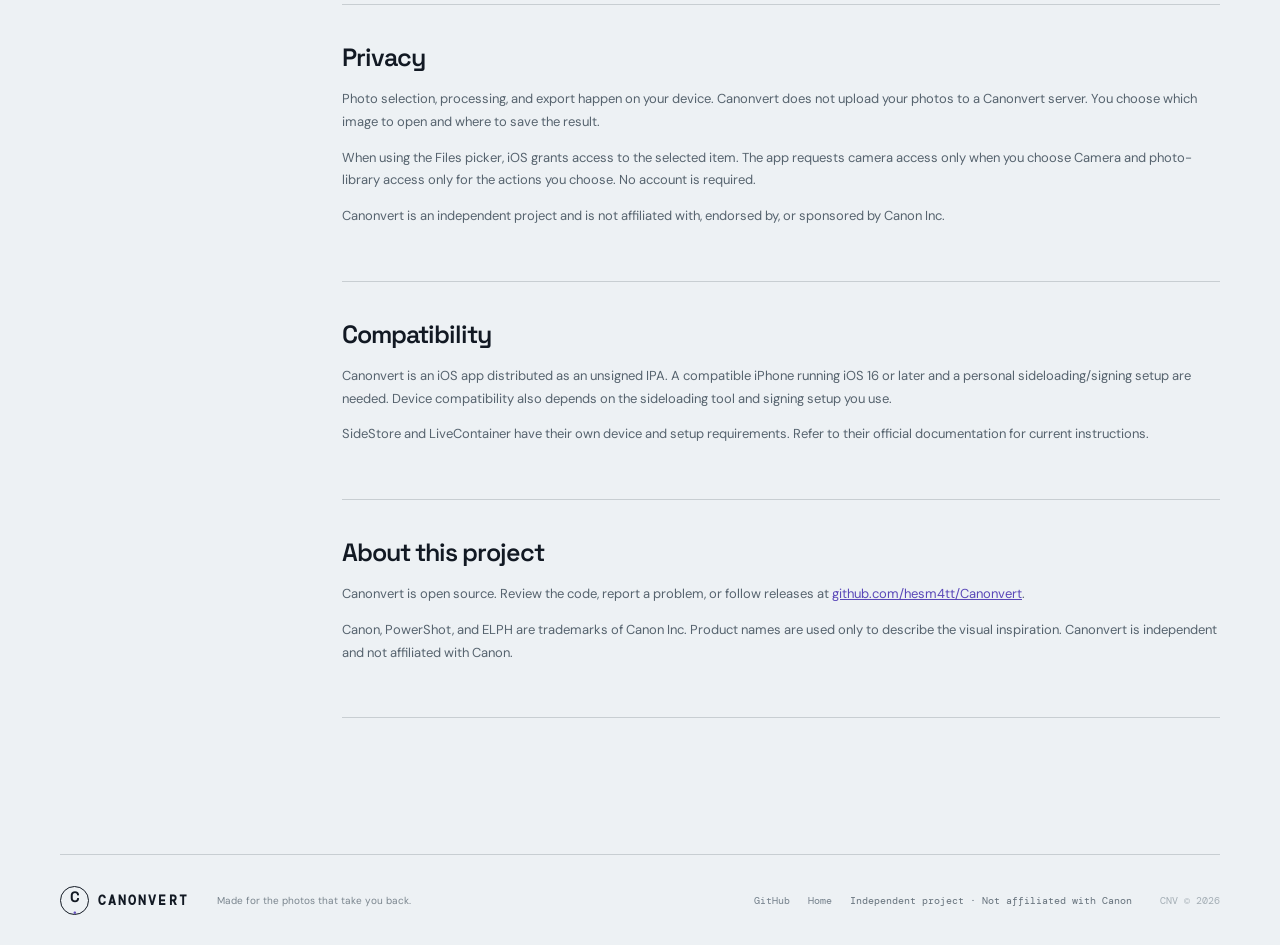
==== commit f33047ea: "Clarify capture, customize, and export flow" ====
--- a/docs/help.html
+++ b/docs/help.html
@@ -12,8 +12,8 @@
   <main class="wrap" id="main-content"><section class="help-hero"><p class="eyebrow">A FEW USEFUL DETAILS</p><h1>Help &<br><em>privacy.</em></h1><p>Everything you need to get started, understand your exports, and know what happens to your photos.</p></section>
     <div class="help-layout"><nav class="help-nav" aria-label="On this page"><a href="#install">Installing Canonvert</a><a href="#formats">Formats & exports</a><a href="#metadata">Metadata</a><a href="#privacy">Privacy</a><a href="#compatibility">Compatibility</a><a href="#about">About this project</a></nav>
       <div class="help-content">
-        <section id="install"><h2>Installing Canonvert</h2><div class="callout"><strong>Version 1.0.3 is available.</strong> Download the unsigned IPA or add the SideStore source using the links below.</div><h3>Direct IPA</h3><p>Download the unsigned IPA from <a href="https://github.com/hesm4tt/Canonvert/releases/latest/download/Canonvert.ipa">GitHub Releases</a>, then install it using a compatible sideloading tool and your own signing setup.</p><h3>SideStore</h3><p>Add the <a href="https://github.com/hesm4tt/Canonvert/releases/latest/download/canonvert.json">Canonvert SideStore source</a> in SideStore, then install the app from the source.</p><h3>LiveContainer</h3><p>Download the IPA above and import it into LiveContainer following its current installation instructions. Canonvert is distributed unsigned; a compatible device and signing workflow are required.</p><p>Need a hand? Open an issue in the <a href="https://github.com/hesm4tt/Canonvert/issues">GitHub repository</a>.</p></section>
-        <section id="formats"><h2>Formats & exports</h2><p>Canonvert accepts supported HEIF/HEIC images and DNG/Apple ProRAW files from Photos or Files. RAW development depends on iOS and the source file being supported by Apple's imaging frameworks.</p><p>Choose the Everyday, Flash, or Night look, then fine-tune it with live sliders or save custom looks on-device. Capture new images in the built-in camera with a 3 × 3 grid and maximum supported still-image quality. On supported iPhones, the camera can capture Apple ProRAW (DNG); ProRes RAW is a video format, not a still photo format. Export filtered images to Camera Roll or Files as HEIC (a HEIF format) or JPEG. Canonvert renders at the source image's dimensions and uses the highest encoder quality available in iOS. The selected look is baked into the exported pixels.</p><p>The ELPH 360 HS A captures JPEG rather than RAW. Canonvert develops supported RAW files on-device and applies an inspired rendering; it does not recreate Canon's proprietary processing pipeline.</p></section>
+        <section id="install"><h2>Installing Canonvert</h2><div class="callout"><strong>Version 1.0.4 is available.</strong> Download the unsigned IPA or add the SideStore source using the links below.</div><h3>Direct IPA</h3><p>Download the unsigned IPA from <a href="https://github.com/hesm4tt/Canonvert/releases/latest/download/Canonvert.ipa">GitHub Releases</a>, then install it using a compatible sideloading tool and your own signing setup.</p><h3>SideStore</h3><p>Add the <a href="https://github.com/hesm4tt/Canonvert/releases/latest/download/canonvert.json">Canonvert SideStore source</a> in SideStore, then install the app from the source.</p><h3>LiveContainer</h3><p>Download the IPA above and import it into LiveContainer following its current installation instructions. Canonvert is distributed unsigned; a compatible device and signing workflow are required.</p><p>Need a hand? Open an issue in the <a href="https://github.com/hesm4tt/Canonvert/issues">GitHub repository</a>.</p></section>
+        <section id="formats"><h2>Formats & exports</h2><p>Canonvert accepts supported HEIF/HEIC images and DNG/Apple ProRAW files from Photos or Files. RAW development depends on iOS and the source file being supported by Apple's imaging frameworks.</p><p>Choose the Everyday, Flash, or Night look, then fine-tune it with live sliders or save custom looks on-device. Capture new images in the built-in camera with the entire 3:4 viewfinder visible, a 3 × 3 grid, and maximum supported still-image quality. After capture, the photo stays pinned above the scrolling customizer. A separate export step lets you choose HEIC or JPEG and Camera Roll or a Files location. On supported iPhones, the camera can capture Apple ProRAW (DNG); ProRes RAW is a video format, not a still photo format. Export filtered images to Camera Roll or Files as HEIC (a HEIF format) or JPEG. Canonvert renders at the source image's dimensions and uses the highest encoder quality available in iOS. The selected look is baked into the exported pixels.</p><p>The ELPH 360 HS A captures JPEG rather than RAW. Canonvert develops supported RAW files on-device and applies an inspired rendering; it does not recreate Canon's proprietary processing pipeline.</p></section>
         <section id="metadata"><h2>Metadata</h2><p>Canonvert carries supported source metadata into exports, which can include capture date and time, GPS location, orientation, and original camera make/model. Availability depends on the input format and what iOS exposes. Exported image dimensions are not intentionally reduced.</p><p>The app identifies its processing software in the output metadata where supported. It does not replace the source camera identity with Canon.</p></section>
         <section id="privacy"><h2>Privacy</h2><p>Photo selection, processing, and export happen on your device. Canonvert does not upload your photos to a Canonvert server. You choose which image to open and where to save the result.</p><p>When using the Files picker, iOS grants access to the selected item. The app requests camera access only when you choose Camera and photo-library access only for the actions you choose. No account is required.</p><p>Canonvert is an independent project and is not affiliated with, endorsed by, or sponsored by Canon Inc.</p></section>
         <section id="compatibility"><h2>Compatibility</h2><p>Canonvert is an iOS app distributed as an unsigned IPA. A compatible iPhone running iOS 16 or later and a personal sideloading/signing setup are needed. Device compatibility also depends on the sideloading tool and signing setup you use.</p><p>SideStore and LiveContainer have their own device and setup requirements. Refer to their official documentation for current instructions.</p></section>
